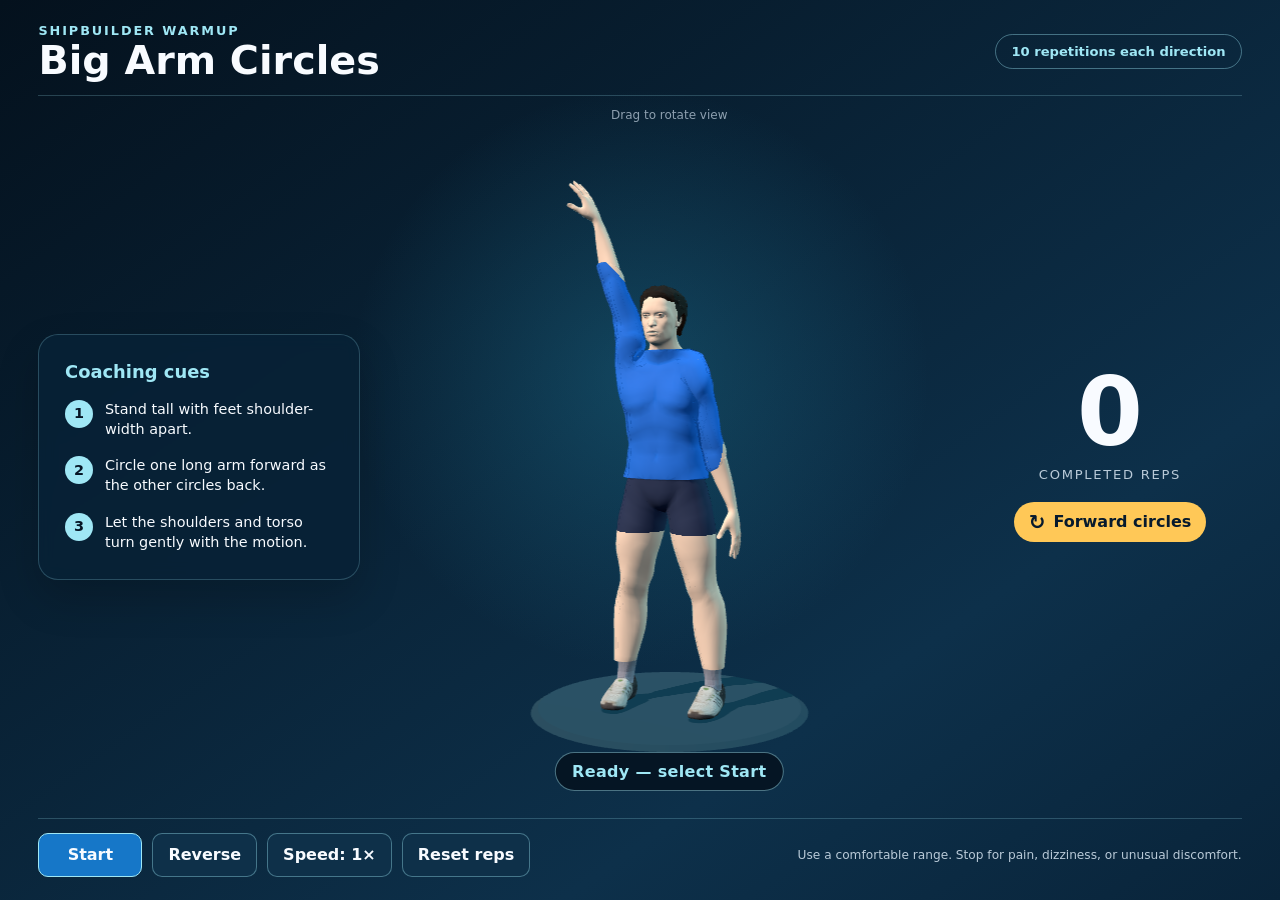
==== index.html @ bf888a34 "Publish Shipbuilder Warmup big arm circles POC" ====
<!doctype html>
<html lang="en">
<head>
  <meta charset="utf-8">
  <meta name="viewport" content="width=device-width, initial-scale=1, viewport-fit=cover">
  <meta name="theme-color" content="#061525">
  <title>Shipbuilder Warmup — Big Arm Circles</title>
  <style>
    :root {
      color-scheme: dark;
      font-family: "Segoe UI", system-ui, -apple-system, BlinkMacSystemFont, sans-serif;
      --navy-950: #04111d;
      --navy-900: #061b2d;
      --navy-800: #0a2941;
      --navy-700: #103a58;
      --cyan-300: #9fe7f5;
      --cyan-400: #50c4e7;
      --blue-500: #1677c8;
      --gold: #ffc857;
      --white: #f8fbff;
      --muted: #b9cad8;
      --panel: rgba(8, 34, 54, .87);
      --line: rgba(159, 231, 245, .22);
    }

    * { box-sizing: border-box; }
    html, body { width: 100%; min-width: 320px; min-height: 100%; margin: 0; }
    body {
      min-height: 100dvh;
      overflow: hidden;
      color: var(--white);
      background:
        radial-gradient(circle at 50% 42%, rgba(34, 130, 163, .36), transparent 35%),
        linear-gradient(145deg, var(--navy-950), #0d304a 72%, #09243a);
    }
    button { font: inherit; }

    .app {
      height: 100dvh;
      display: grid;
      grid-template-rows: auto minmax(0, 1fr) auto;
      padding: clamp(14px, 1.8vw, 28px) clamp(16px, 3vw, 48px);
    }

    header, footer {
      display: flex;
      align-items: center;
      justify-content: space-between;
      gap: 18px;
    }
    header { padding-bottom: 14px; border-bottom: 1px solid var(--line); }
    footer { padding-top: 14px; border-top: 1px solid var(--line); }
    .eyebrow {
      color: var(--cyan-300);
      font-weight: 750;
      font-size: clamp(.75rem, 1vw, .92rem);
      letter-spacing: .15em;
      text-transform: uppercase;
    }
    h1 { margin: 3px 0 0; font-size: clamp(1.9rem, 3.1vw, 3.5rem); line-height: 1; }
    .badge {
      flex: 0 0 auto;
      padding: 9px 15px;
      border: 1px solid rgba(159, 231, 245, .4);
      border-radius: 999px;
      color: var(--cyan-300);
      font-weight: 700;
      font-size: clamp(.82rem, 1vw, 1rem);
    }

    main {
      min-height: 0;
      display: grid;
      grid-template-columns: minmax(220px, .88fr) minmax(420px, 1.55fr) minmax(190px, .72fr);
      gap: clamp(14px, 2vw, 32px);
      align-items: center;
    }
    .panel {
      position: relative;
      z-index: 8;
      padding: clamp(18px, 2vw, 28px);
      border: 1px solid var(--line);
      border-radius: 20px;
      background: var(--panel);
      box-shadow: 0 18px 42px rgba(0, 0, 0, .18);
      backdrop-filter: blur(8px);
    }
    .panel h2 { margin: 0 0 18px; color: var(--cyan-300); font-size: clamp(1.1rem, 1.4vw, 1.45rem); }
    .cue { display: grid; grid-template-columns: 29px 1fr; gap: 11px; margin: 17px 0; font-size: clamp(.9rem, 1.12vw, 1.1rem); line-height: 1.38; }
    .cue:last-child { margin-bottom: 0; }
    .num { width: 28px; height: 28px; display: grid; place-items: center; border-radius: 50%; background: var(--cyan-300); color: #061525; font-weight: 850; }

    .stage {
      position: relative;
      min-width: 0;
      height: 100%;
      min-height: 420px;
      overflow: visible;
      isolation: isolate;
    }
    .three-stage { position: absolute; inset: 0; overflow: hidden; border-radius: 18px; }
    .three-stage canvas { width: 100%; height: 100%; display: block; touch-action: none; }
    .three-stage::after {
      content: "Drag to rotate view";
      position: absolute; top: 12px; left: 50%; transform: translateX(-50%);
      color: rgba(185, 202, 216, .75); font-size: .75rem; white-space: nowrap;
      pointer-events: none;
    }
    .render-error { margin: 30% auto 0; max-width: 340px; color: var(--gold); text-align: center; line-height: 1.5; }
    .ready-overlay {
      position: absolute;
      left: 50%; bottom: clamp(16px, 3vh, 38px);
      z-index: 9;
      transform: translateX(-50%);
      padding: 9px 16px;
      border: 1px solid rgba(159, 231, 245, .45);
      border-radius: 999px;
      background: rgba(4, 17, 29, .82);
      color: var(--cyan-300);
      font-weight: 700;
      letter-spacing: .02em;
      white-space: nowrap;
      transition: opacity .22s ease, transform .22s ease;
    }
    .has-started .ready-overlay { opacity: 0; transform: translate(-50%, 8px); }

    .rep { position: relative; z-index: 8; text-align: center; }
    .count { font-size: clamp(4.6rem, 7.4vw, 7rem); font-weight: 850; line-height: .85; font-variant-numeric: tabular-nums; }
    .label { margin-top: 14px; color: var(--muted); font-size: .82rem; letter-spacing: .13em; text-transform: uppercase; }
    .direction { display: inline-flex; align-items: center; gap: 8px; margin-top: 20px; padding: 10px 15px; border-radius: 999px; background: var(--gold); color: #071a2d; font-weight: 800; }
    .direction::before { content: "↻"; font-size: 1.25em; line-height: 1; }
    .reverse-mode .direction::before { content: "↺"; }

    .controls { display: flex; flex-wrap: wrap; gap: 10px; }
    button {
      min-height: 44px;
      padding: 9px 15px;
      border: 1px solid rgba(159, 231, 245, .38);
      border-radius: 10px;
      background: #0e3049;
      color: var(--white);
      font-weight: 700;
      cursor: pointer;
      transition: background .15s ease, border-color .15s ease, transform .15s ease;
    }
    button:hover { background: #164765; border-color: rgba(159, 231, 245, .72); }
    button:active { transform: translateY(1px); }
    button:focus-visible { outline: 3px solid var(--gold); outline-offset: 2px; }
    .primary { min-width: 104px; border-color: var(--cyan-300); background: var(--blue-500); }
    .primary:hover { background: #1d8ddd; }
    .safety { max-width: 540px; color: var(--muted); font-size: clamp(.76rem, .92vw, .88rem); line-height: 1.35; text-align: right; }
    .sr-only { position: absolute; width: 1px; height: 1px; padding: 0; margin: -1px; overflow: hidden; clip: rect(0,0,0,0); white-space: nowrap; border: 0; }

    @media (max-width: 1020px) {
      main { grid-template-columns: minmax(190px, .9fr) minmax(380px, 1.55fr); }
      .rep { position: absolute; right: clamp(18px, 3vw, 40px); top: 105px; }
      .count { font-size: clamp(3.8rem, 8vw, 5.2rem); }
      .direction { margin-top: 12px; }
      .safety { max-width: 340px; }
    }
    @media (max-width: 720px) {
      body { overflow: auto; }
      .app { min-height: 100dvh; height: auto; }
      header { align-items: flex-start; }
      .badge { max-width: 145px; text-align: center; }
      main { min-height: 590px; grid-template-columns: 1fr; }
      .panel { display: none; }
      .stage { min-height: 590px; }
      .rep { top: 102px; right: 18px; }
      footer { align-items: flex-start; flex-direction: column; }
      .controls { width: 100%; display: grid; grid-template-columns: repeat(2, minmax(0, 1fr)); }
      .safety { max-width: none; text-align: left; }
    }
    @media (max-height: 670px) and (min-width: 721px) {
      .app { padding-top: 10px; padding-bottom: 10px; }
      header { padding-bottom: 8px; }
      footer { padding-top: 8px; }
      .panel { padding: 16px; }
      .cue { margin: 10px 0; }
    }
    @media (prefers-reduced-motion: reduce) {
      button, .ready-overlay, .guide { transition: none; }
    }
  </style>
</head>
<body>
  <div class="app" id="app">
    <header>
      <div>
        <div class="eyebrow">Shipbuilder Warmup</div>
        <h1 id="exercise-title">Big Arm Circles</h1>
      </div>
      <div class="badge" id="rep-guidance">10 repetitions each direction</div>
    </header>

    <main>
      <section class="panel" aria-labelledby="coaching-title">
        <h2 id="coaching-title">Coaching cues</h2>
        <div id="cue-list"></div>
      </section>

      <section class="stage" id="stage" aria-label="Exercise demonstration">
        <div class="three-stage" id="three-stage" role="img" aria-label="Three-dimensional adult model demonstrating big arm circles"></div>
        <div class="ready-overlay" id="status">Ready — select Start</div>
      </section>

      <section class="rep" aria-label="Repetition status">
        <div class="count" id="count" aria-live="polite">0</div>
        <div class="label">Completed reps</div>
        <div class="direction" id="direction">Forward circles</div>
      </section>
    </main>

    <footer>
      <div class="controls" aria-label="Exercise controls">
        <button class="primary" id="toggle" type="button">Start</button>
        <button id="reverse" type="button">Reverse</button>
        <button id="speed" type="button">Speed: 1×</button>
        <button id="reset" type="button">Reset reps</button>
      </div>
      <div class="safety" id="safety-message">Use a comfortable range. Stop for pain, dizziness, or unusual discomfort.</div>
    </footer>
    <div class="sr-only" id="announcement" aria-live="polite"></div>
  </div>

  <script type="text/plain" id="retired-2d-controller">
    (() => {
      // Exercise-specific content and motion constants are kept together so a
      // later exercise can reuse the shell, controls, and timing controller.
      const exercise = {
        id: 'big-arm-circles',
        title: 'Big Arm Circles',
        repsPerDirection: 10,
        secondsPerRep: 4,
        speeds: [0.6, 1, 1.4],
        cues: [
          'Stand tall with feet shoulder-width apart.',
          'Keep arms long and shoulders relaxed.',
          'Use smooth, controlled circles through a comfortable range.'
        ],
        safety: 'Use a comfortable range. Stop for pain, dizziness, or unusual discomfort.'
      };

      const app = document.getElementById('app');
      const stage = document.getElementById('stage');
      const motionSpace = document.getElementById('motion-space');
      const leftArm = document.getElementById('left-arm');
      const rightArm = document.getElementById('right-arm');
      const torsoCore = document.getElementById('torso-core');
      const armSegments = {
        left: {
          upper: document.getElementById('left-upper'), forearm: document.getElementById('left-forearm'), hand: document.getElementById('left-hand'),
          shoulder: { x: 408, y: 466 }, outward: -1
        },
        right: {
          upper: document.getElementById('right-upper'), forearm: document.getElementById('right-forearm'), hand: document.getElementById('right-hand'),
          shoulder: { x: 592, y: 466 }, outward: 1
        }
      };

      // Paint the sleeve roots beneath the torso. This gives the upper body
      // a continuous silhouette; only forearms emerge from their cuffs.
      torsoCore.insertBefore(rightArm, torsoCore.firstChild);
      torsoCore.insertBefore(leftArm, torsoCore.firstChild);
      const count = document.getElementById('count');
      const directionLabel = document.getElementById('direction');
      const status = document.getElementById('status');
      const announcement = document.getElementById('announcement');
      const toggle = document.getElementById('toggle');
      const reverse = document.getElementById('reverse');
      const speed = document.getElementById('speed');
      const reset = document.getElementById('reset');

      const speeds = exercise.speeds;
      const baseSecondsPerRep = exercise.secondsPerRep;
      let speedIndex = 1;
      let started = false;
      let running = false;
      let direction = 1;
      let angle = 0;
      let distanceSinceRep = 0;
      let reps = 0;
      let lastTime = performance.now();

      document.getElementById('exercise-title').textContent = exercise.title;
      document.getElementById('rep-guidance').textContent = `${exercise.repsPerDirection} repetitions each direction`;
      document.getElementById('safety-message').textContent = exercise.safety;
      document.getElementById('cue-list').innerHTML = exercise.cues.map((cue, index) =>
        `<div class="cue"><span class="num">${index + 1}</span><span>${cue}</span></div>`
      ).join('');

      function resizeModel() {
        const rect = stage.getBoundingClientRect();
        const scale = Math.min(rect.height / 1400, rect.width / 1000, 0.52);
        motionSpace.style.setProperty('--model-scale', Math.max(scale, 0.18).toFixed(4));
      }

      function setPose() {
        const normalized = ((angle % 360) + 360) % 360;
        const phase = normalized * Math.PI / 180;
        const leftCircle = 62 * Math.sin(phase);
        const rightCircle = 62 * Math.sin(phase + Math.PI);
        const torsoRoll = 4.4 * Math.sin(phase);
        const torsoShift = 12 * Math.sin(phase);

        // The body and both shoulders are one hierarchy. Arms rotate around
        // their actual shoulder centres while the torso gently shifts and
        // rolls with the alternating freestyle rhythm from the reference.
        torsoCore.setAttribute('transform', `translate(${torsoShift} 0) rotate(${torsoRoll} 500 790)`);
        // Each arm is drawn from its shoulder through its elbow to its hand.
        // This endpoint model cannot shift a limb independently of its joint.
        const drawArm = (arm, sweep) => {
          const radians = sweep * Math.PI / 180;
          const shoulder = arm.shoulder;
          const elbow = {
            x: shoulder.x + (arm.outward * 145 * Math.cos(radians)),
            y: shoulder.y - (145 * Math.sin(radians))
          };
          const hand = {
            x: shoulder.x + (arm.outward * 305 * Math.cos(radians)),
            y: shoulder.y - (305 * Math.sin(radians))
          };
          const line = (element, start, end) => {
            element.setAttribute('x1', start.x); element.setAttribute('y1', start.y);
            element.setAttribute('x2', end.x); element.setAttribute('y2', end.y);
          };
          line(arm.upper, shoulder, elbow);
          line(arm.forearm, elbow, hand);
          arm.hand.setAttribute('cx', hand.x); arm.hand.setAttribute('cy', hand.y);
        };
        drawArm(armSegments.left, leftCircle);
        drawArm(armSegments.right, rightCircle);

        const leftBehind = Math.cos(phase) < 0;
        const rightBehind = !leftBehind;
        leftArm.classList.toggle('behind', leftBehind);
        rightArm.classList.toggle('behind', rightBehind);
      }

      function renderTime(now) {
        const delta = Math.min((now - lastTime) / 1000, 0.08);
        lastTime = now;
        if (running) {
          const degreesPerSecond = 360 / (baseSecondsPerRep / speeds[speedIndex]);
          const travel = degreesPerSecond * delta;
          angle += travel * direction;
          distanceSinceRep += travel;
          while (distanceSinceRep >= 360) {
            distanceSinceRep -= 360;
            reps += 1;
            count.textContent = reps;
            announcement.textContent = `Repetition ${reps} complete`;
          }
          setPose();
        }
        requestAnimationFrame(renderTime);
      }

      function setRunning(next) {
        if (!started) {
          started = true;
          app.classList.add('has-started');
        }
        running = next;
        toggle.textContent = running ? 'Pause' : 'Resume';
        status.textContent = running ? 'Exercise in progress' : 'Paused';
        announcement.textContent = running ? 'Exercise started' : 'Exercise paused';
      }

      toggle.addEventListener('click', () => setRunning(!running));
      reverse.addEventListener('click', () => {
        direction *= -1;
        distanceSinceRep = 0;
        const isForward = direction === 1;
        app.classList.toggle('reverse-mode', !isForward);
        directionLabel.textContent = isForward ? 'Forward circles' : 'Backward circles';
        announcement.textContent = isForward ? 'Forward direction selected' : 'Reverse direction selected';
      });
      speed.addEventListener('click', () => {
        speedIndex = (speedIndex + 1) % speeds.length;
        speed.textContent = `Speed: ${speeds[speedIndex]}×`;
        announcement.textContent = `Speed ${speeds[speedIndex]} times`;
      });
      reset.addEventListener('click', () => {
        reps = 0;
        distanceSinceRep = 0;
        count.textContent = '0';
        announcement.textContent = 'Repetition count reset';
      });

      document.addEventListener('keydown', (event) => {
        if (event.code === 'Space') { event.preventDefault(); toggle.click(); }
        else if (event.key.toLowerCase() === 'r') reverse.click();
        else if (event.key.toLowerCase() === 'f') document.documentElement.requestFullscreen?.();
      });
      window.addEventListener('resize', resizeModel);
      new ResizeObserver(resizeModel).observe(stage);
      resizeModel();
      setPose();
      requestAnimationFrame(renderTime);

      // Minimal diagnostic surface used by the POC's browser verification.
      // Upper-arm start points share the torso transform with their shoulder
      // anchors. This reports the actual endpoint error in model coordinates.
      window.__warmupPOC = {
        exercise,
        state: () => ({ started, running, direction, speed: speeds[speedIndex], reps, angle, distanceSinceRep }),
        setAngle: value => { angle = Number(value) || 0; setPose(); },
        connectionCheck: () => ({
          connected: [armSegments.left, armSegments.right].every(arm =>
            Math.abs(Number(arm.upper.getAttribute('x1')) - arm.shoulder.x) < .001 &&
            Math.abs(Number(arm.upper.getAttribute('y1')) - arm.shoulder.y) < .001
          ),
          maxShoulderGapPx: Math.max(...[armSegments.left, armSegments.right].map(arm => Math.hypot(
            Number(arm.upper.getAttribute('x1')) - arm.shoulder.x,
            Number(arm.upper.getAttribute('y1')) - arm.shoulder.y
          ))),
          torsoMovesWithArms: true,
          shoulderAnchors: ['left-arm → left shoulder', 'right-arm → right shoulder']
        })
      };
    })();
  </script>
  <script type="module" src="app.js"></script>
</body>
</html>
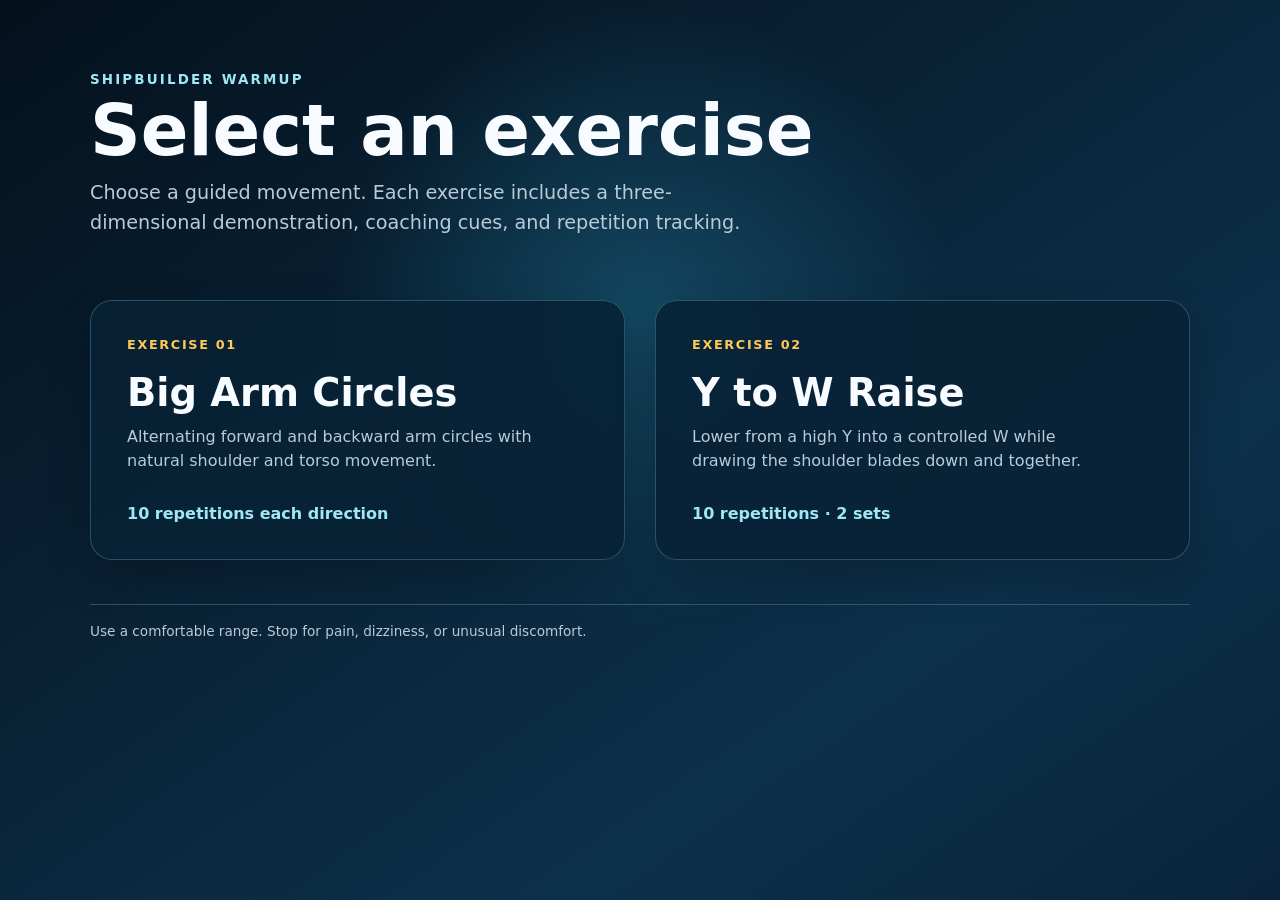
==== commit 80d394ed: "Add Y to W raise and exercise selection" ====
--- a/index.html
+++ b/index.html
@@ -4,423 +4,82 @@
   <meta charset="utf-8">
   <meta name="viewport" content="width=device-width, initial-scale=1, viewport-fit=cover">
   <meta name="theme-color" content="#061525">
-  <title>Shipbuilder Warmup — Big Arm Circles</title>
+  <title>Shipbuilder Warmup — Exercise Selection</title>
   <style>
     :root {
       color-scheme: dark;
       font-family: "Segoe UI", system-ui, -apple-system, BlinkMacSystemFont, sans-serif;
       --navy-950: #04111d;
-      --navy-900: #061b2d;
       --navy-800: #0a2941;
-      --navy-700: #103a58;
       --cyan-300: #9fe7f5;
-      --cyan-400: #50c4e7;
-      --blue-500: #1677c8;
       --gold: #ffc857;
       --white: #f8fbff;
       --muted: #b9cad8;
-      --panel: rgba(8, 34, 54, .87);
-      --line: rgba(159, 231, 245, .22);
+      --line: rgba(159, 231, 245, .24);
     }
-
     * { box-sizing: border-box; }
-    html, body { width: 100%; min-width: 320px; min-height: 100%; margin: 0; }
+    html, body { min-width: 320px; min-height: 100%; margin: 0; }
     body {
       min-height: 100dvh;
-      overflow: hidden;
       color: var(--white);
       background:
-        radial-gradient(circle at 50% 42%, rgba(34, 130, 163, .36), transparent 35%),
+        radial-gradient(circle at 50% 35%, rgba(34, 130, 163, .38), transparent 36%),
         linear-gradient(145deg, var(--navy-950), #0d304a 72%, #09243a);
     }
-    button { font: inherit; }
-
-    .app {
-      height: 100dvh;
-      display: grid;
-      grid-template-rows: auto minmax(0, 1fr) auto;
-      padding: clamp(14px, 1.8vw, 28px) clamp(16px, 3vw, 48px);
+    .home { width: min(1100px, calc(100% - 36px)); margin: 0 auto; padding: clamp(38px, 8vh, 88px) 0 42px; }
+    .eyebrow { color: var(--cyan-300); font-size: .84rem; font-weight: 800; letter-spacing: .16em; text-transform: uppercase; }
+    h1 { max-width: 760px; margin: 10px 0 12px; font-size: clamp(2.3rem, 5.5vw, 5rem); line-height: .98; }
+    .intro { max-width: 660px; margin: 0; color: var(--muted); font-size: clamp(1rem, 1.5vw, 1.2rem); line-height: 1.55; }
+    .exercises { display: grid; grid-template-columns: repeat(2, minmax(0, 1fr)); gap: clamp(18px, 3vw, 30px); margin-top: clamp(38px, 7vh, 72px); }
+    .exercise {
+      min-height: 260px;
+      display: flex;
+      flex-direction: column;
+      padding: clamp(24px, 3vw, 36px);
+      border: 1px solid var(--line);
+      border-radius: 22px;
+      background: rgba(8, 34, 54, .9);
+      color: var(--white);
+      text-decoration: none;
+      box-shadow: 0 20px 46px rgba(0, 0, 0, .2);
+      transition: transform .18s ease, border-color .18s ease, background .18s ease;
     }
-
-    header, footer {
-      display: flex;
-      align-items: center;
-      justify-content: space-between;
-      gap: 18px;
+    .exercise:hover { transform: translateY(-4px); border-color: rgba(159, 231, 245, .72); background: rgba(13, 53, 80, .95); }
+    .exercise:focus-visible { outline: 3px solid var(--gold); outline-offset: 4px; }
+    .number { color: var(--gold); font-size: .8rem; font-weight: 850; letter-spacing: .13em; text-transform: uppercase; }
+    h2 { margin: 18px 0 10px; font-size: clamp(1.65rem, 3vw, 2.45rem); }
+    .exercise p { max-width: 430px; margin: 0; color: var(--muted); line-height: 1.5; }
+    .meta { margin-top: auto; padding-top: 28px; color: var(--cyan-300); font-weight: 750; }
+    footer { margin-top: 44px; padding-top: 18px; border-top: 1px solid var(--line); color: var(--muted); font-size: .85rem; }
+    @media (max-width: 700px) {
+      .exercises { grid-template-columns: 1fr; }
+      .exercise { min-height: 220px; }
     }
-    header { padding-bottom: 14px; border-bottom: 1px solid var(--line); }
-    footer { padding-top: 14px; border-top: 1px solid var(--line); }
-    .eyebrow {
-      color: var(--cyan-300);
-      font-weight: 750;
-      font-size: clamp(.75rem, 1vw, .92rem);
-      letter-spacing: .15em;
-      text-transform: uppercase;
-    }
-    h1 { margin: 3px 0 0; font-size: clamp(1.9rem, 3.1vw, 3.5rem); line-height: 1; }
-    .badge {
-      flex: 0 0 auto;
-      padding: 9px 15px;
-      border: 1px solid rgba(159, 231, 245, .4);
-      border-radius: 999px;
-      color: var(--cyan-300);
-      font-weight: 700;
-      font-size: clamp(.82rem, 1vw, 1rem);
-    }
-
-    main {
-      min-height: 0;
-      display: grid;
-      grid-template-columns: minmax(220px, .88fr) minmax(420px, 1.55fr) minmax(190px, .72fr);
-      gap: clamp(14px, 2vw, 32px);
-      align-items: center;
-    }
-    .panel {
-      position: relative;
-      z-index: 8;
-      padding: clamp(18px, 2vw, 28px);
-      border: 1px solid var(--line);
-      border-radius: 20px;
-      background: var(--panel);
-      box-shadow: 0 18px 42px rgba(0, 0, 0, .18);
-      backdrop-filter: blur(8px);
-    }
-    .panel h2 { margin: 0 0 18px; color: var(--cyan-300); font-size: clamp(1.1rem, 1.4vw, 1.45rem); }
-    .cue { display: grid; grid-template-columns: 29px 1fr; gap: 11px; margin: 17px 0; font-size: clamp(.9rem, 1.12vw, 1.1rem); line-height: 1.38; }
-    .cue:last-child { margin-bottom: 0; }
-    .num { width: 28px; height: 28px; display: grid; place-items: center; border-radius: 50%; background: var(--cyan-300); color: #061525; font-weight: 850; }
-
-    .stage {
-      position: relative;
-      min-width: 0;
-      height: 100%;
-      min-height: 420px;
-      overflow: visible;
-      isolation: isolate;
-    }
-    .three-stage { position: absolute; inset: 0; overflow: hidden; border-radius: 18px; }
-    .three-stage canvas { width: 100%; height: 100%; display: block; touch-action: none; }
-    .three-stage::after {
-      content: "Drag to rotate view";
-      position: absolute; top: 12px; left: 50%; transform: translateX(-50%);
-      color: rgba(185, 202, 216, .75); font-size: .75rem; white-space: nowrap;
-      pointer-events: none;
-    }
-    .render-error { margin: 30% auto 0; max-width: 340px; color: var(--gold); text-align: center; line-height: 1.5; }
-    .ready-overlay {
-      position: absolute;
-      left: 50%; bottom: clamp(16px, 3vh, 38px);
-      z-index: 9;
-      transform: translateX(-50%);
-      padding: 9px 16px;
-      border: 1px solid rgba(159, 231, 245, .45);
-      border-radius: 999px;
-      background: rgba(4, 17, 29, .82);
-      color: var(--cyan-300);
-      font-weight: 700;
-      letter-spacing: .02em;
-      white-space: nowrap;
-      transition: opacity .22s ease, transform .22s ease;
-    }
-    .has-started .ready-overlay { opacity: 0; transform: translate(-50%, 8px); }
-
-    .rep { position: relative; z-index: 8; text-align: center; }
-    .count { font-size: clamp(4.6rem, 7.4vw, 7rem); font-weight: 850; line-height: .85; font-variant-numeric: tabular-nums; }
-    .label { margin-top: 14px; color: var(--muted); font-size: .82rem; letter-spacing: .13em; text-transform: uppercase; }
-    .direction { display: inline-flex; align-items: center; gap: 8px; margin-top: 20px; padding: 10px 15px; border-radius: 999px; background: var(--gold); color: #071a2d; font-weight: 800; }
-    .direction::before { content: "↻"; font-size: 1.25em; line-height: 1; }
-    .reverse-mode .direction::before { content: "↺"; }
-
-    .controls { display: flex; flex-wrap: wrap; gap: 10px; }
-    button {
-      min-height: 44px;
-      padding: 9px 15px;
-      border: 1px solid rgba(159, 231, 245, .38);
-      border-radius: 10px;
-      background: #0e3049;
-      color: var(--white);
-      font-weight: 700;
-      cursor: pointer;
-      transition: background .15s ease, border-color .15s ease, transform .15s ease;
-    }
-    button:hover { background: #164765; border-color: rgba(159, 231, 245, .72); }
-    button:active { transform: translateY(1px); }
-    button:focus-visible { outline: 3px solid var(--gold); outline-offset: 2px; }
-    .primary { min-width: 104px; border-color: var(--cyan-300); background: var(--blue-500); }
-    .primary:hover { background: #1d8ddd; }
-    .safety { max-width: 540px; color: var(--muted); font-size: clamp(.76rem, .92vw, .88rem); line-height: 1.35; text-align: right; }
-    .sr-only { position: absolute; width: 1px; height: 1px; padding: 0; margin: -1px; overflow: hidden; clip: rect(0,0,0,0); white-space: nowrap; border: 0; }
-
-    @media (max-width: 1020px) {
-      main { grid-template-columns: minmax(190px, .9fr) minmax(380px, 1.55fr); }
-      .rep { position: absolute; right: clamp(18px, 3vw, 40px); top: 105px; }
-      .count { font-size: clamp(3.8rem, 8vw, 5.2rem); }
-      .direction { margin-top: 12px; }
-      .safety { max-width: 340px; }
-    }
-    @media (max-width: 720px) {
-      body { overflow: auto; }
-      .app { min-height: 100dvh; height: auto; }
-      header { align-items: flex-start; }
-      .badge { max-width: 145px; text-align: center; }
-      main { min-height: 590px; grid-template-columns: 1fr; }
-      .panel { display: none; }
-      .stage { min-height: 590px; }
-      .rep { top: 102px; right: 18px; }
-      footer { align-items: flex-start; flex-direction: column; }
-      .controls { width: 100%; display: grid; grid-template-columns: repeat(2, minmax(0, 1fr)); }
-      .safety { max-width: none; text-align: left; }
-    }
-    @media (max-height: 670px) and (min-width: 721px) {
-      .app { padding-top: 10px; padding-bottom: 10px; }
-      header { padding-bottom: 8px; }
-      footer { padding-top: 8px; }
-      .panel { padding: 16px; }
-      .cue { margin: 10px 0; }
-    }
-    @media (prefers-reduced-motion: reduce) {
-      button, .ready-overlay, .guide { transition: none; }
-    }
+    @media (prefers-reduced-motion: reduce) { .exercise { transition: none; } }
   </style>
 </head>
 <body>
-  <div class="app" id="app">
-    <header>
-      <div>
-        <div class="eyebrow">Shipbuilder Warmup</div>
-        <h1 id="exercise-title">Big Arm Circles</h1>
-      </div>
-      <div class="badge" id="rep-guidance">10 repetitions each direction</div>
-    </header>
+  <main class="home">
+    <div class="eyebrow">Shipbuilder Warmup</div>
+    <h1>Select an exercise</h1>
+    <p class="intro">Choose a guided movement. Each exercise includes a three-dimensional demonstration, coaching cues, and repetition tracking.</p>
 
-    <main>
-      <section class="panel" aria-labelledby="coaching-title">
-        <h2 id="coaching-title">Coaching cues</h2>
-        <div id="cue-list"></div>
-      </section>
+    <section class="exercises" aria-label="Available exercises">
+      <a class="exercise" href="big-arm-circles.html">
+        <span class="number">Exercise 01</span>
+        <h2>Big Arm Circles</h2>
+        <p>Alternating forward and backward arm circles with natural shoulder and torso movement.</p>
+        <span class="meta">10 repetitions each direction</span>
+      </a>
+      <a class="exercise" href="y-to-w-raise.html">
+        <span class="number">Exercise 02</span>
+        <h2>Y to W Raise</h2>
+        <p>Lower from a high Y into a controlled W while drawing the shoulder blades down and together.</p>
+        <span class="meta">10 repetitions · 2 sets</span>
+      </a>
+    </section>
 
-      <section class="stage" id="stage" aria-label="Exercise demonstration">
-        <div class="three-stage" id="three-stage" role="img" aria-label="Three-dimensional adult model demonstrating big arm circles"></div>
-        <div class="ready-overlay" id="status">Ready — select Start</div>
-      </section>
-
-      <section class="rep" aria-label="Repetition status">
-        <div class="count" id="count" aria-live="polite">0</div>
-        <div class="label">Completed reps</div>
-        <div class="direction" id="direction">Forward circles</div>
-      </section>
-    </main>
-
-    <footer>
-      <div class="controls" aria-label="Exercise controls">
-        <button class="primary" id="toggle" type="button">Start</button>
-        <button id="reverse" type="button">Reverse</button>
-        <button id="speed" type="button">Speed: 1×</button>
-        <button id="reset" type="button">Reset reps</button>
-      </div>
-      <div class="safety" id="safety-message">Use a comfortable range. Stop for pain, dizziness, or unusual discomfort.</div>
-    </footer>
-    <div class="sr-only" id="announcement" aria-live="polite"></div>
-  </div>
-
-  <script type="text/plain" id="retired-2d-controller">
-    (() => {
-      // Exercise-specific content and motion constants are kept together so a
-      // later exercise can reuse the shell, controls, and timing controller.
-      const exercise = {
-        id: 'big-arm-circles',
-        title: 'Big Arm Circles',
-        repsPerDirection: 10,
-        secondsPerRep: 4,
-        speeds: [0.6, 1, 1.4],
-        cues: [
-          'Stand tall with feet shoulder-width apart.',
-          'Keep arms long and shoulders relaxed.',
-          'Use smooth, controlled circles through a comfortable range.'
-        ],
-        safety: 'Use a comfortable range. Stop for pain, dizziness, or unusual discomfort.'
-      };
-
-      const app = document.getElementById('app');
-      const stage = document.getElementById('stage');
-      const motionSpace = document.getElementById('motion-space');
-      const leftArm = document.getElementById('left-arm');
-      const rightArm = document.getElementById('right-arm');
-      const torsoCore = document.getElementById('torso-core');
-      const armSegments = {
-        left: {
-          upper: document.getElementById('left-upper'), forearm: document.getElementById('left-forearm'), hand: document.getElementById('left-hand'),
-          shoulder: { x: 408, y: 466 }, outward: -1
-        },
-        right: {
-          upper: document.getElementById('right-upper'), forearm: document.getElementById('right-forearm'), hand: document.getElementById('right-hand'),
-          shoulder: { x: 592, y: 466 }, outward: 1
-        }
-      };
-
-      // Paint the sleeve roots beneath the torso. This gives the upper body
-      // a continuous silhouette; only forearms emerge from their cuffs.
-      torsoCore.insertBefore(rightArm, torsoCore.firstChild);
-      torsoCore.insertBefore(leftArm, torsoCore.firstChild);
-      const count = document.getElementById('count');
-      const directionLabel = document.getElementById('direction');
-      const status = document.getElementById('status');
-      const announcement = document.getElementById('announcement');
-      const toggle = document.getElementById('toggle');
-      const reverse = document.getElementById('reverse');
-      const speed = document.getElementById('speed');
-      const reset = document.getElementById('reset');
-
-      const speeds = exercise.speeds;
-      const baseSecondsPerRep = exercise.secondsPerRep;
-      let speedIndex = 1;
-      let started = false;
-      let running = false;
-      let direction = 1;
-      let angle = 0;
-      let distanceSinceRep = 0;
-      let reps = 0;
-      let lastTime = performance.now();
-
-      document.getElementById('exercise-title').textContent = exercise.title;
-      document.getElementById('rep-guidance').textContent = `${exercise.repsPerDirection} repetitions each direction`;
-      document.getElementById('safety-message').textContent = exercise.safety;
-      document.getElementById('cue-list').innerHTML = exercise.cues.map((cue, index) =>
-        `<div class="cue"><span class="num">${index + 1}</span><span>${cue}</span></div>`
-      ).join('');
-
-      function resizeModel() {
-        const rect = stage.getBoundingClientRect();
-        const scale = Math.min(rect.height / 1400, rect.width / 1000, 0.52);
-        motionSpace.style.setProperty('--model-scale', Math.max(scale, 0.18).toFixed(4));
-      }
-
-      function setPose() {
-        const normalized = ((angle % 360) + 360) % 360;
-        const phase = normalized * Math.PI / 180;
-        const leftCircle = 62 * Math.sin(phase);
-        const rightCircle = 62 * Math.sin(phase + Math.PI);
-        const torsoRoll = 4.4 * Math.sin(phase);
-        const torsoShift = 12 * Math.sin(phase);
-
-        // The body and both shoulders are one hierarchy. Arms rotate around
-        // their actual shoulder centres while the torso gently shifts and
-        // rolls with the alternating freestyle rhythm from the reference.
-        torsoCore.setAttribute('transform', `translate(${torsoShift} 0) rotate(${torsoRoll} 500 790)`);
-        // Each arm is drawn from its shoulder through its elbow to its hand.
-        // This endpoint model cannot shift a limb independently of its joint.
-        const drawArm = (arm, sweep) => {
-          const radians = sweep * Math.PI / 180;
-          const shoulder = arm.shoulder;
-          const elbow = {
-            x: shoulder.x + (arm.outward * 145 * Math.cos(radians)),
-            y: shoulder.y - (145 * Math.sin(radians))
-          };
-          const hand = {
-            x: shoulder.x + (arm.outward * 305 * Math.cos(radians)),
-            y: shoulder.y - (305 * Math.sin(radians))
-          };
-          const line = (element, start, end) => {
-            element.setAttribute('x1', start.x); element.setAttribute('y1', start.y);
-            element.setAttribute('x2', end.x); element.setAttribute('y2', end.y);
-          };
-          line(arm.upper, shoulder, elbow);
-          line(arm.forearm, elbow, hand);
-          arm.hand.setAttribute('cx', hand.x); arm.hand.setAttribute('cy', hand.y);
-        };
-        drawArm(armSegments.left, leftCircle);
-        drawArm(armSegments.right, rightCircle);
-
-        const leftBehind = Math.cos(phase) < 0;
-        const rightBehind = !leftBehind;
-        leftArm.classList.toggle('behind', leftBehind);
-        rightArm.classList.toggle('behind', rightBehind);
-      }
-
-      function renderTime(now) {
-        const delta = Math.min((now - lastTime) / 1000, 0.08);
-        lastTime = now;
-        if (running) {
-          const degreesPerSecond = 360 / (baseSecondsPerRep / speeds[speedIndex]);
-          const travel = degreesPerSecond * delta;
-          angle += travel * direction;
-          distanceSinceRep += travel;
-          while (distanceSinceRep >= 360) {
-            distanceSinceRep -= 360;
-            reps += 1;
-            count.textContent = reps;
-            announcement.textContent = `Repetition ${reps} complete`;
-          }
-          setPose();
-        }
-        requestAnimationFrame(renderTime);
-      }
-
-      function setRunning(next) {
-        if (!started) {
-          started = true;
-          app.classList.add('has-started');
-        }
-        running = next;
-        toggle.textContent = running ? 'Pause' : 'Resume';
-        status.textContent = running ? 'Exercise in progress' : 'Paused';
-        announcement.textContent = running ? 'Exercise started' : 'Exercise paused';
-      }
-
-      toggle.addEventListener('click', () => setRunning(!running));
-      reverse.addEventListener('click', () => {
-        direction *= -1;
-        distanceSinceRep = 0;
-        const isForward = direction === 1;
-        app.classList.toggle('reverse-mode', !isForward);
-        directionLabel.textContent = isForward ? 'Forward circles' : 'Backward circles';
-        announcement.textContent = isForward ? 'Forward direction selected' : 'Reverse direction selected';
-      });
-      speed.addEventListener('click', () => {
-        speedIndex = (speedIndex + 1) % speeds.length;
-        speed.textContent = `Speed: ${speeds[speedIndex]}×`;
-        announcement.textContent = `Speed ${speeds[speedIndex]} times`;
-      });
-      reset.addEventListener('click', () => {
-        reps = 0;
-        distanceSinceRep = 0;
-        count.textContent = '0';
-        announcement.textContent = 'Repetition count reset';
-      });
-
-      document.addEventListener('keydown', (event) => {
-        if (event.code === 'Space') { event.preventDefault(); toggle.click(); }
-        else if (event.key.toLowerCase() === 'r') reverse.click();
-        else if (event.key.toLowerCase() === 'f') document.documentElement.requestFullscreen?.();
-      });
-      window.addEventListener('resize', resizeModel);
-      new ResizeObserver(resizeModel).observe(stage);
-      resizeModel();
-      setPose();
-      requestAnimationFrame(renderTime);
-
-      // Minimal diagnostic surface used by the POC's browser verification.
-      // Upper-arm start points share the torso transform with their shoulder
-      // anchors. This reports the actual endpoint error in model coordinates.
-      window.__warmupPOC = {
-        exercise,
-        state: () => ({ started, running, direction, speed: speeds[speedIndex], reps, angle, distanceSinceRep }),
-        setAngle: value => { angle = Number(value) || 0; setPose(); },
-        connectionCheck: () => ({
-          connected: [armSegments.left, armSegments.right].every(arm =>
-            Math.abs(Number(arm.upper.getAttribute('x1')) - arm.shoulder.x) < .001 &&
-            Math.abs(Number(arm.upper.getAttribute('y1')) - arm.shoulder.y) < .001
-          ),
-          maxShoulderGapPx: Math.max(...[armSegments.left, armSegments.right].map(arm => Math.hypot(
-            Number(arm.upper.getAttribute('x1')) - arm.shoulder.x,
-            Number(arm.upper.getAttribute('y1')) - arm.shoulder.y
-          ))),
-          torsoMovesWithArms: true,
-          shoulderAnchors: ['left-arm → left shoulder', 'right-arm → right shoulder']
-        })
-      };
-    })();
-  </script>
-  <script type="module" src="app.js"></script>
+    <footer>Use a comfortable range. Stop for pain, dizziness, or unusual discomfort.</footer>
+  </main>
 </body>
 </html>
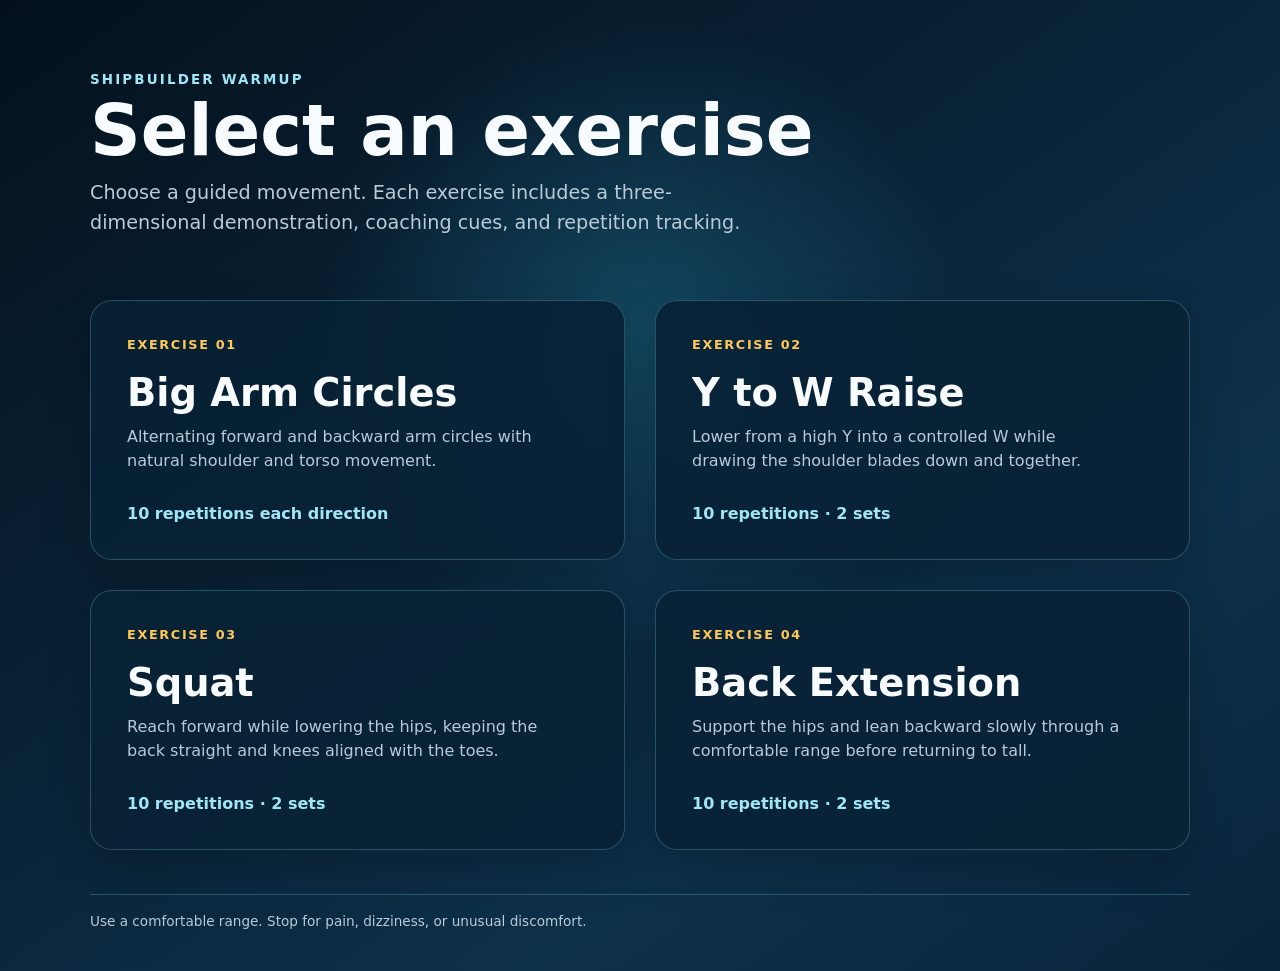
==== commit 3ce58b49: "Add squat and back extension exercises" ====
--- a/index.html
+++ b/index.html
@@ -77,6 +77,18 @@
         <p>Lower from a high Y into a controlled W while drawing the shoulder blades down and together.</p>
         <span class="meta">10 repetitions · 2 sets</span>
       </a>
+      <a class="exercise" href="squat.html">
+        <span class="number">Exercise 03</span>
+        <h2>Squat</h2>
+        <p>Reach forward while lowering the hips, keeping the back straight and knees aligned with the toes.</p>
+        <span class="meta">10 repetitions · 2 sets</span>
+      </a>
+      <a class="exercise" href="back-extension.html">
+        <span class="number">Exercise 04</span>
+        <h2>Back Extension</h2>
+        <p>Support the hips and lean backward slowly through a comfortable range before returning to tall.</p>
+        <span class="meta">10 repetitions · 2 sets</span>
+      </a>
     </section>
 
     <footer>Use a comfortable range. Stop for pain, dizziness, or unusual discomfort.</footer>
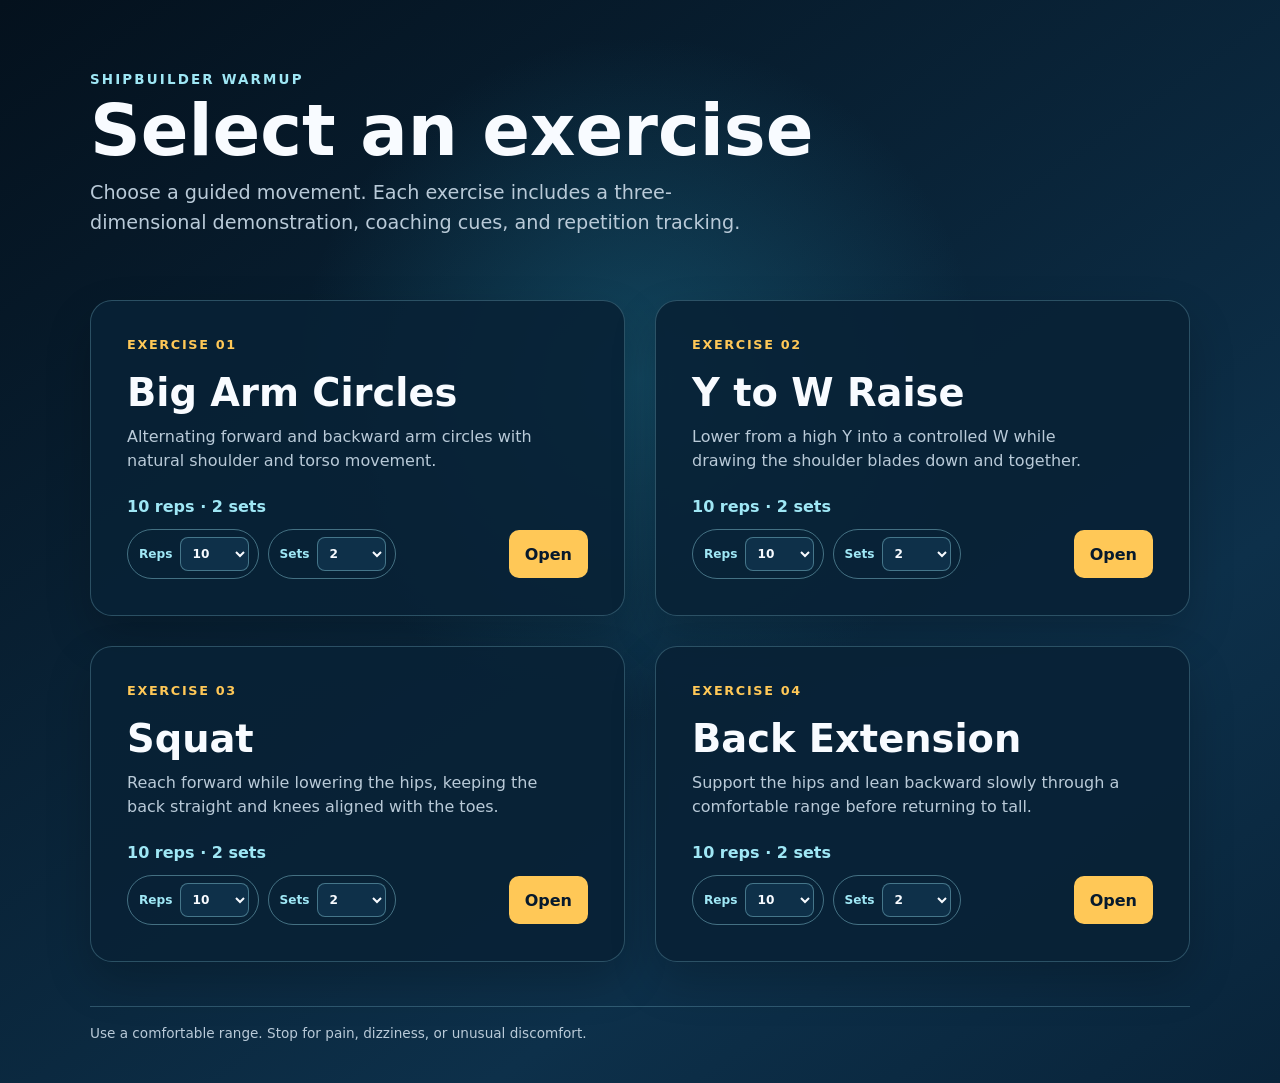
==== commit 0a675234: "Add persistent exercise targets and automatic completion" ====
--- a/index.html
+++ b/index.html
@@ -5,6 +5,7 @@
   <meta name="viewport" content="width=device-width, initial-scale=1, viewport-fit=cover">
   <meta name="theme-color" content="#061525">
   <title>Shipbuilder Warmup — Exercise Selection</title>
+  <link rel="stylesheet" href="exercise-settings.css?v=1">
   <style>
     :root {
       color-scheme: dark;
@@ -39,17 +40,24 @@
       border: 1px solid var(--line);
       border-radius: 22px;
       background: rgba(8, 34, 54, .9);
-      color: var(--white);
-      text-decoration: none;
       box-shadow: 0 20px 46px rgba(0, 0, 0, .2);
       transition: transform .18s ease, border-color .18s ease, background .18s ease;
     }
     .exercise:hover { transform: translateY(-4px); border-color: rgba(159, 231, 245, .72); background: rgba(13, 53, 80, .95); }
-    .exercise:focus-visible { outline: 3px solid var(--gold); outline-offset: 4px; }
+    .exercise-title { color: var(--white); text-decoration: none; }
+    .exercise-title:hover { color: var(--cyan-300); }
+    .exercise-title:focus-visible, .open-button:focus-visible { outline: 3px solid var(--gold); outline-offset: 4px; }
     .number { color: var(--gold); font-size: .8rem; font-weight: 850; letter-spacing: .13em; text-transform: uppercase; }
     h2 { margin: 18px 0 10px; font-size: clamp(1.65rem, 3vw, 2.45rem); }
     .exercise p { max-width: 430px; margin: 0; color: var(--muted); line-height: 1.5; }
-    .meta { margin-top: auto; padding-top: 28px; color: var(--cyan-300); font-weight: 750; }
+    .meta { margin-top: auto; padding-top: 24px; color: var(--cyan-300); font-weight: 750; }
+    .card-settings { display: flex; flex-wrap: wrap; align-items: center; gap: 9px; margin-top: 13px; }
+    .open-button {
+      display: inline-flex; align-items: center; justify-content: center; min-height: 48px;
+      margin-left: auto; padding: 8px 16px; border-radius: 10px; background: var(--gold);
+      color: #071a2d; font-weight: 850; text-decoration: none;
+    }
+    .open-button:hover { background: #ffd77b; }
     footer { margin-top: 44px; padding-top: 18px; border-top: 1px solid var(--line); color: var(--muted); font-size: .85rem; }
     @media (max-width: 700px) {
       .exercises { grid-template-columns: 1fr; }
@@ -65,33 +73,54 @@
     <p class="intro">Choose a guided movement. Each exercise includes a three-dimensional demonstration, coaching cues, and repetition tracking.</p>
 
     <section class="exercises" aria-label="Available exercises">
-      <a class="exercise" href="big-arm-circles.html">
+      <article class="exercise" data-exercise-id="big-arm-circles">
         <span class="number">Exercise 01</span>
-        <h2>Big Arm Circles</h2>
+        <h2><a class="exercise-title" href="big-arm-circles.html">Big Arm Circles</a></h2>
         <p>Alternating forward and backward arm circles with natural shoulder and torso movement.</p>
-        <span class="meta">10 repetitions each direction</span>
-      </a>
-      <a class="exercise" href="y-to-w-raise.html">
+        <span class="meta" data-target-summary>10 reps · 2 sets</span>
+        <div class="card-settings" aria-label="Big Arm Circles targets">
+          <label class="setting-field">Reps <select data-setting="reps" aria-label="Big Arm Circles target repetitions"></select></label>
+          <label class="setting-field">Sets <select data-setting="sets" aria-label="Big Arm Circles target sets"></select></label>
+          <a class="open-button" href="big-arm-circles.html">Open</a>
+        </div>
+      </article>
+      <article class="exercise" data-exercise-id="y-to-w-raise">
         <span class="number">Exercise 02</span>
-        <h2>Y to W Raise</h2>
+        <h2><a class="exercise-title" href="y-to-w-raise.html">Y to W Raise</a></h2>
         <p>Lower from a high Y into a controlled W while drawing the shoulder blades down and together.</p>
-        <span class="meta">10 repetitions · 2 sets</span>
-      </a>
-      <a class="exercise" href="squat.html">
+        <span class="meta" data-target-summary>10 reps · 2 sets</span>
+        <div class="card-settings" aria-label="Y to W Raise targets">
+          <label class="setting-field">Reps <select data-setting="reps" aria-label="Y to W Raise target repetitions"></select></label>
+          <label class="setting-field">Sets <select data-setting="sets" aria-label="Y to W Raise target sets"></select></label>
+          <a class="open-button" href="y-to-w-raise.html">Open</a>
+        </div>
+      </article>
+      <article class="exercise" data-exercise-id="squat">
         <span class="number">Exercise 03</span>
-        <h2>Squat</h2>
+        <h2><a class="exercise-title" href="squat.html">Squat</a></h2>
         <p>Reach forward while lowering the hips, keeping the back straight and knees aligned with the toes.</p>
-        <span class="meta">10 repetitions · 2 sets</span>
-      </a>
-      <a class="exercise" href="back-extension.html">
+        <span class="meta" data-target-summary>10 reps · 2 sets</span>
+        <div class="card-settings" aria-label="Squat targets">
+          <label class="setting-field">Reps <select data-setting="reps" aria-label="Squat target repetitions"></select></label>
+          <label class="setting-field">Sets <select data-setting="sets" aria-label="Squat target sets"></select></label>
+          <a class="open-button" href="squat.html">Open</a>
+        </div>
+      </article>
+      <article class="exercise" data-exercise-id="back-extension">
         <span class="number">Exercise 04</span>
-        <h2>Back Extension</h2>
+        <h2><a class="exercise-title" href="back-extension.html">Back Extension</a></h2>
         <p>Support the hips and lean backward slowly through a comfortable range before returning to tall.</p>
-        <span class="meta">10 repetitions · 2 sets</span>
-      </a>
+        <span class="meta" data-target-summary>10 reps · 2 sets</span>
+        <div class="card-settings" aria-label="Back Extension targets">
+          <label class="setting-field">Reps <select data-setting="reps" aria-label="Back Extension target repetitions"></select></label>
+          <label class="setting-field">Sets <select data-setting="sets" aria-label="Back Extension target sets"></select></label>
+          <a class="open-button" href="back-extension.html">Open</a>
+        </div>
+      </article>
     </section>
 
     <footer>Use a comfortable range. Stop for pain, dizziness, or unusual discomfort.</footer>
   </main>
+  <script type="module" src="home-settings.js?v=1"></script>
 </body>
 </html>
--- a/exercise-settings.css
+++ b/exercise-settings.css
@@ -0,0 +1,36 @@
+.workout-settings {
+  display: flex;
+  align-items: center;
+  gap: 9px;
+  flex: 0 0 auto;
+}
+.setting-field {
+  display: grid;
+  grid-template-columns: auto auto;
+  align-items: center;
+  gap: 7px;
+  padding: 7px 9px 7px 11px;
+  border: 1px solid rgba(159, 231, 245, .4);
+  border-radius: 999px;
+  color: #9fe7f5;
+  font-size: clamp(.76rem, .92vw, .9rem);
+  font-weight: 750;
+  white-space: nowrap;
+}
+.setting-field select {
+  min-width: 52px;
+  min-height: 34px;
+  padding: 3px 22px 3px 8px;
+  border: 1px solid rgba(159, 231, 245, .38);
+  border-radius: 8px;
+  background: #0e3049;
+  color: #f8fbff;
+  font: inherit;
+  cursor: pointer;
+}
+.setting-field select:focus-visible { outline: 3px solid #ffc857; outline-offset: 2px; }
+@media (max-width: 720px) {
+  .workout-settings { gap: 6px; }
+  .setting-field { grid-template-columns: 1fr; gap: 2px; padding: 6px 8px; border-radius: 12px; text-align: center; }
+  .setting-field select { min-width: 58px; }
+}
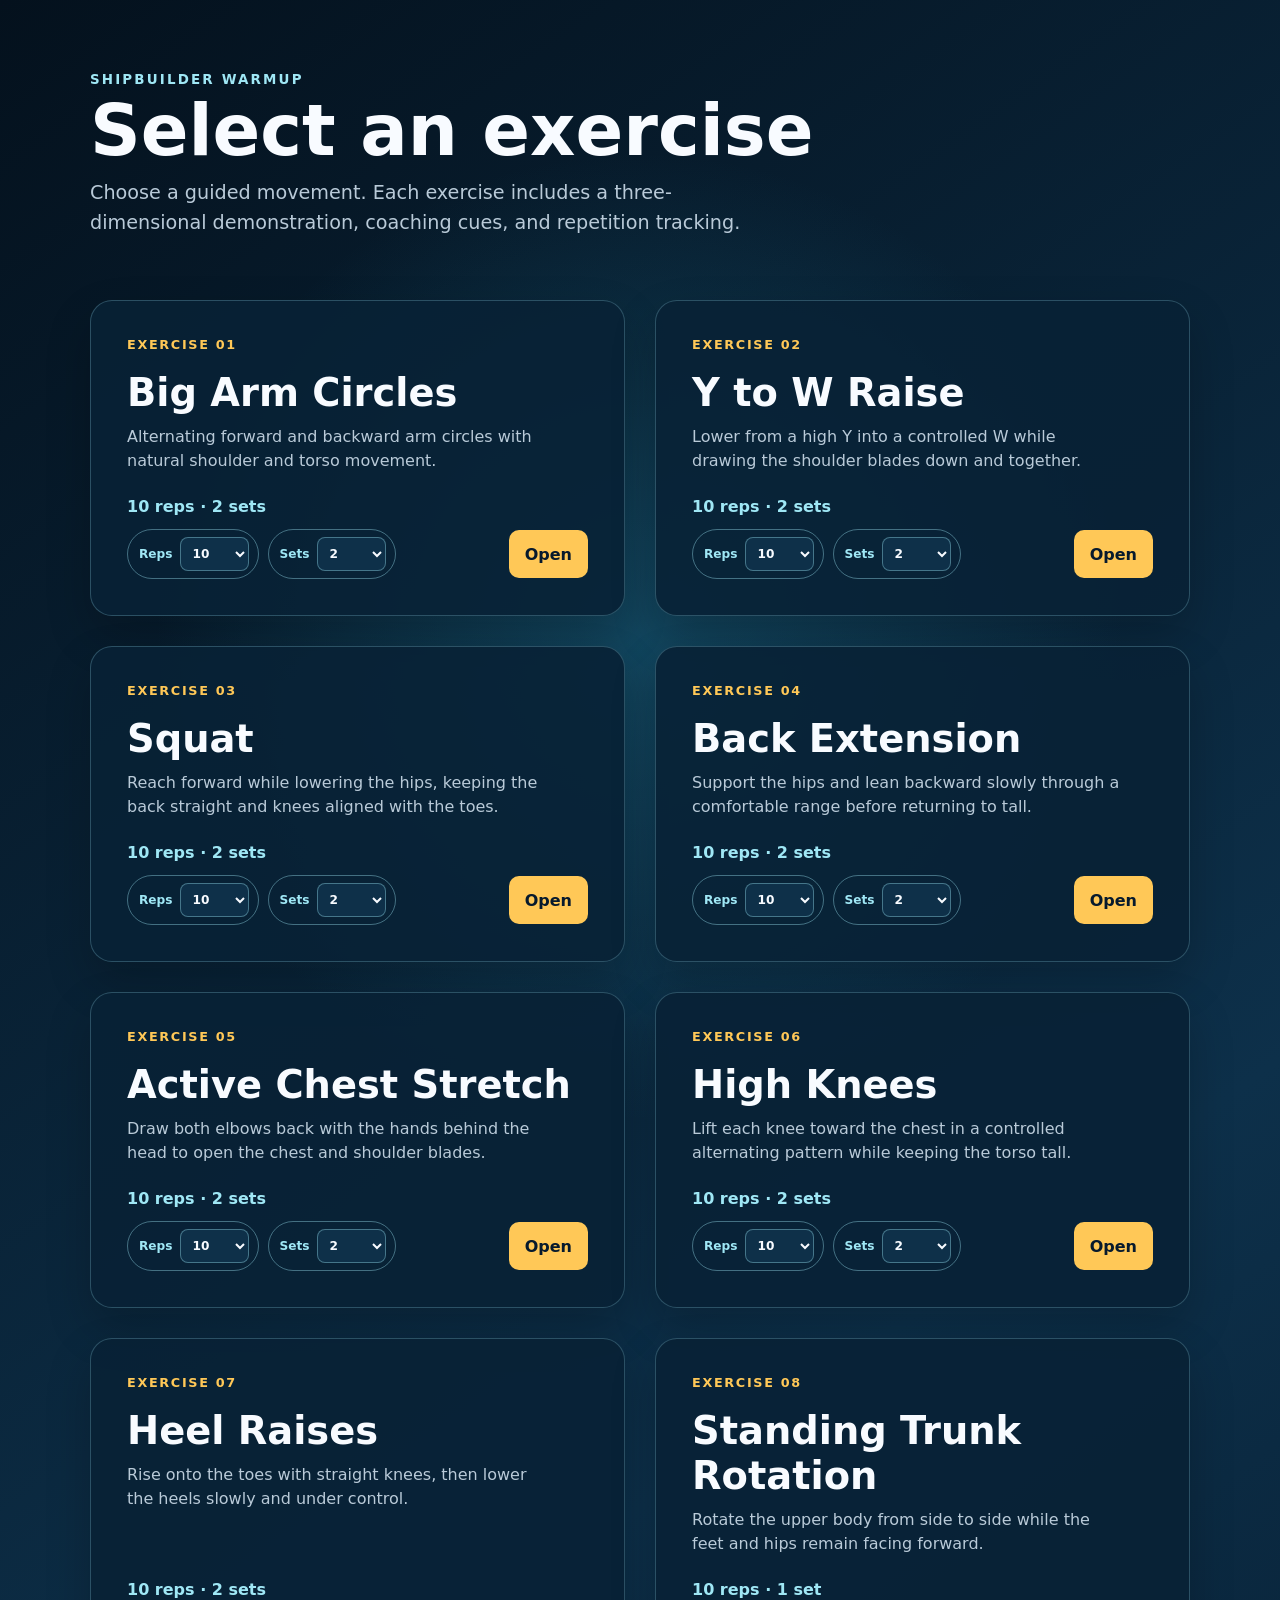
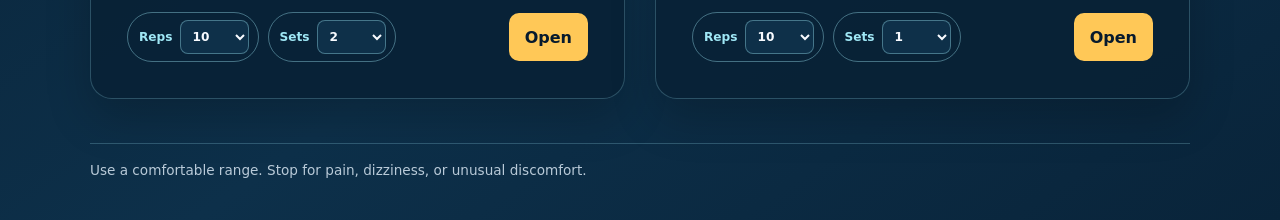
==== commit a9f4f734: "Add second warmup exercise group" ====
--- a/index.html
+++ b/index.html
@@ -117,10 +117,54 @@
           <a class="open-button" href="back-extension.html">Open</a>
         </div>
       </article>
+      <article class="exercise" data-exercise-id="active-chest-stretch">
+        <span class="number">Exercise 05</span>
+        <h2><a class="exercise-title" href="exercise.html?exercise=active-chest-stretch">Active Chest Stretch</a></h2>
+        <p>Draw both elbows back with the hands behind the head to open the chest and shoulder blades.</p>
+        <span class="meta" data-target-summary>10 reps · 2 sets</span>
+        <div class="card-settings" aria-label="Active Chest Stretch targets">
+          <label class="setting-field">Reps <select data-setting="reps" aria-label="Active Chest Stretch target repetitions"></select></label>
+          <label class="setting-field">Sets <select data-setting="sets" aria-label="Active Chest Stretch target sets"></select></label>
+          <a class="open-button" href="exercise.html?exercise=active-chest-stretch">Open</a>
+        </div>
+      </article>
+      <article class="exercise" data-exercise-id="high-knees">
+        <span class="number">Exercise 06</span>
+        <h2><a class="exercise-title" href="exercise.html?exercise=high-knees">High Knees</a></h2>
+        <p>Lift each knee toward the chest in a controlled alternating pattern while keeping the torso tall.</p>
+        <span class="meta" data-target-summary>10 reps · 2 sets</span>
+        <div class="card-settings" aria-label="High Knees targets">
+          <label class="setting-field">Reps <select data-setting="reps" aria-label="High Knees target repetitions"></select></label>
+          <label class="setting-field">Sets <select data-setting="sets" aria-label="High Knees target sets"></select></label>
+          <a class="open-button" href="exercise.html?exercise=high-knees">Open</a>
+        </div>
+      </article>
+      <article class="exercise" data-exercise-id="heel-raises">
+        <span class="number">Exercise 07</span>
+        <h2><a class="exercise-title" href="exercise.html?exercise=heel-raises">Heel Raises</a></h2>
+        <p>Rise onto the toes with straight knees, then lower the heels slowly and under control.</p>
+        <span class="meta" data-target-summary>10 reps · 2 sets</span>
+        <div class="card-settings" aria-label="Heel Raises targets">
+          <label class="setting-field">Reps <select data-setting="reps" aria-label="Heel Raises target repetitions"></select></label>
+          <label class="setting-field">Sets <select data-setting="sets" aria-label="Heel Raises target sets"></select></label>
+          <a class="open-button" href="exercise.html?exercise=heel-raises">Open</a>
+        </div>
+      </article>
+      <article class="exercise" data-exercise-id="standing-trunk-rotation">
+        <span class="number">Exercise 08</span>
+        <h2><a class="exercise-title" href="exercise.html?exercise=standing-trunk-rotation">Standing Trunk Rotation</a></h2>
+        <p>Rotate the upper body from side to side while the feet and hips remain facing forward.</p>
+        <span class="meta" data-target-summary>10 reps · 1 set</span>
+        <div class="card-settings" aria-label="Standing Trunk Rotation targets">
+          <label class="setting-field">Reps <select data-setting="reps" aria-label="Standing Trunk Rotation target repetitions"></select></label>
+          <label class="setting-field">Sets <select data-setting="sets" aria-label="Standing Trunk Rotation target sets"></select></label>
+          <a class="open-button" href="exercise.html?exercise=standing-trunk-rotation">Open</a>
+        </div>
+      </article>
     </section>
 
     <footer>Use a comfortable range. Stop for pain, dizziness, or unusual discomfort.</footer>
   </main>
-  <script type="module" src="home-settings.js?v=1"></script>
+  <script type="module" src="home-settings.js?v=2"></script>
 </body>
 </html>
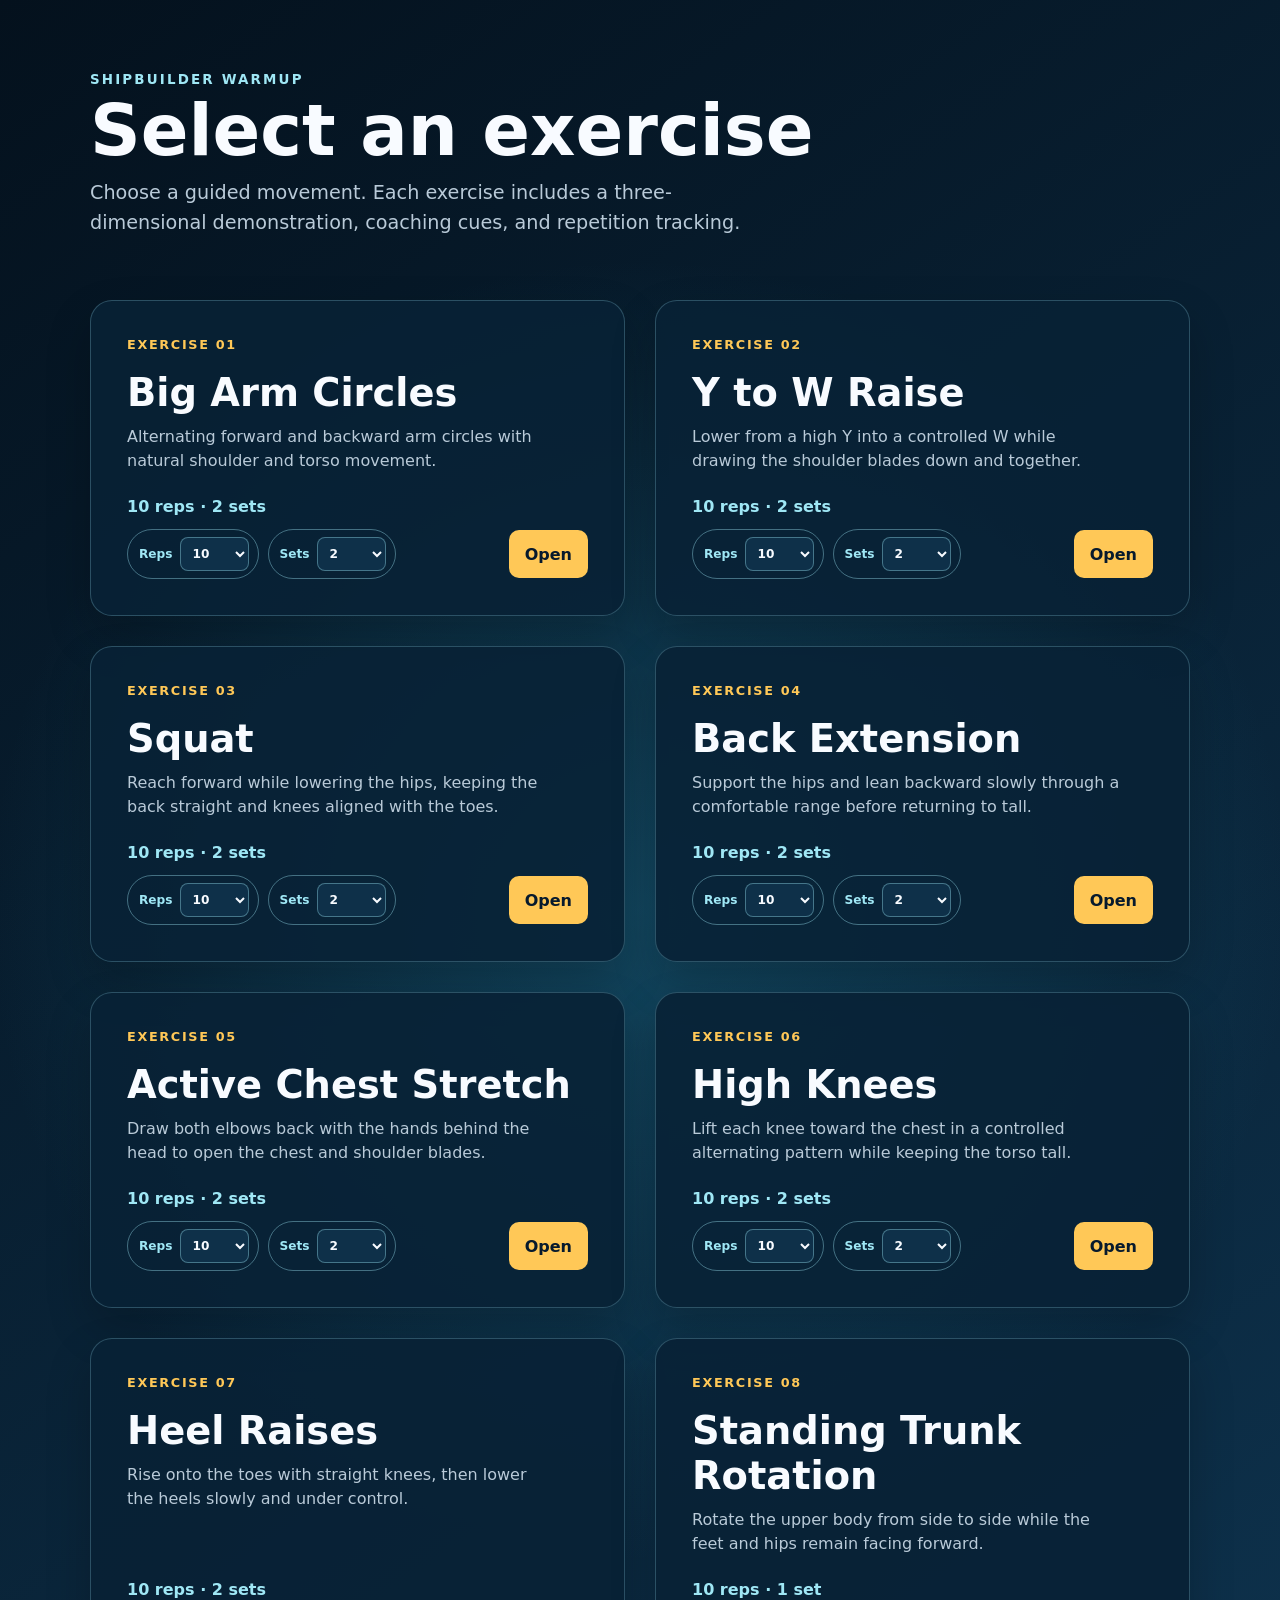
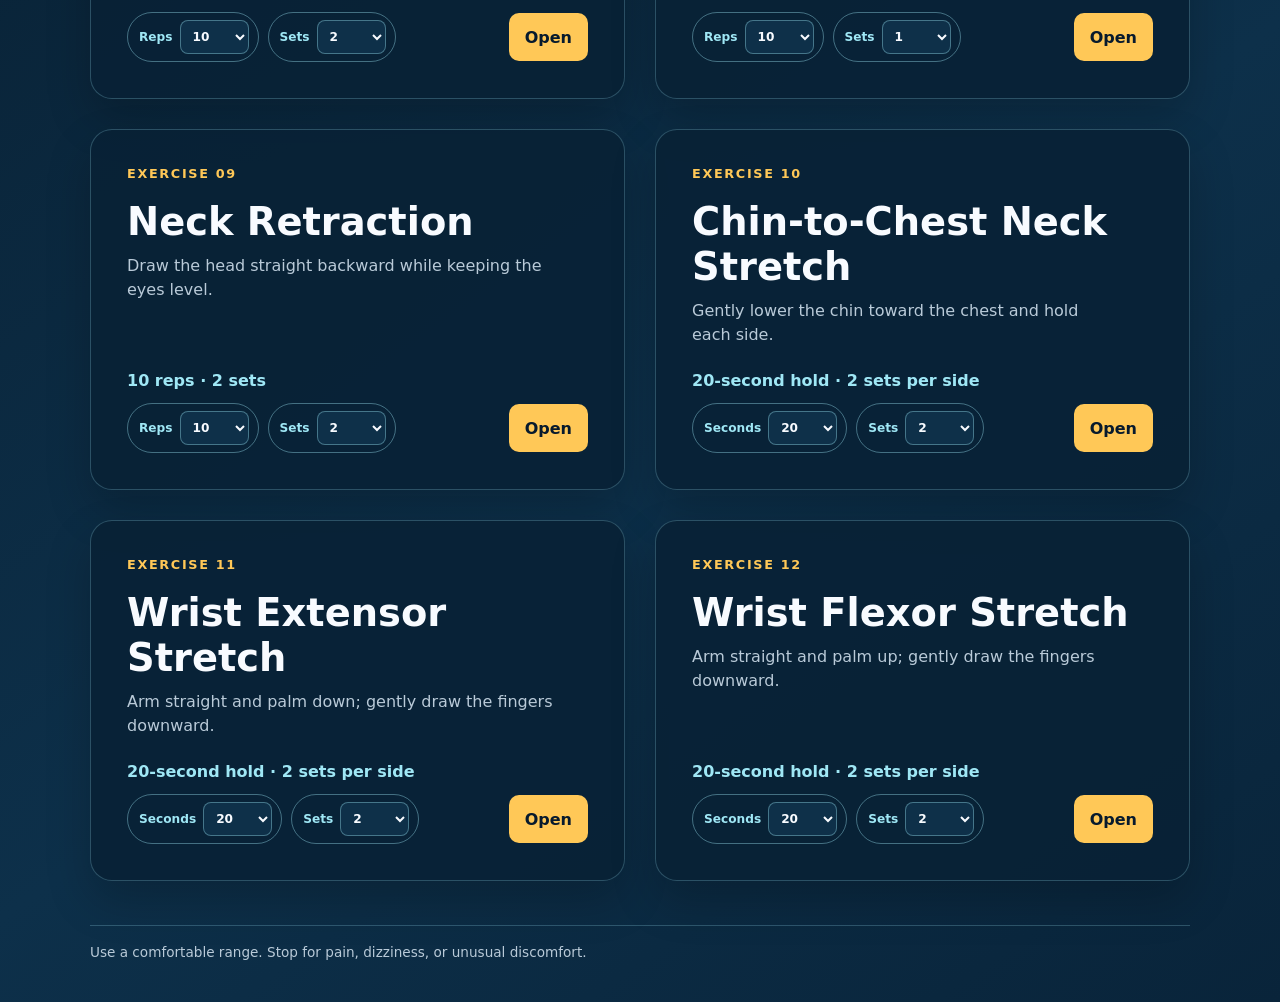
==== commit 5908e4cf: "Add neck and wrist stretches and improve motion validation" ====
--- a/index.html
+++ b/index.html
@@ -161,10 +161,54 @@
           <a class="open-button" href="exercise.html?exercise=standing-trunk-rotation">Open</a>
         </div>
       </article>
+      <article class="exercise" data-exercise-id="neck-retraction">
+        <span class="number">Exercise 09</span>
+        <h2><a class="exercise-title" href="exercise.html?exercise=neck-retraction">Neck Retraction</a></h2>
+        <p>Draw the head straight backward while keeping the eyes level.</p>
+        <span class="meta" data-target-summary>10 reps · 2 sets</span>
+        <div class="card-settings" aria-label="Neck Retraction targets">
+          <label class="setting-field">Reps <select data-setting="reps" aria-label="Neck Retraction target repetitions"></select></label>
+          <label class="setting-field">Sets <select data-setting="sets" aria-label="Neck Retraction target sets"></select></label>
+          <a class="open-button" href="exercise.html?exercise=neck-retraction">Open</a>
+        </div>
+      </article>
+      <article class="exercise" data-exercise-id="chin-to-chest-neck-stretch">
+        <span class="number">Exercise 10</span>
+        <h2><a class="exercise-title" href="exercise.html?exercise=chin-to-chest-neck-stretch">Chin-to-Chest Neck Stretch</a></h2>
+        <p>Gently lower the chin toward the chest and hold each side.</p>
+        <span class="meta" data-target-summary>20-second hold · 2 sets per side</span>
+        <div class="card-settings" aria-label="Chin-to-Chest Neck Stretch targets">
+          <label class="setting-field">Seconds <select data-setting="reps" aria-label="Chin-to-Chest Neck Stretch hold seconds"></select></label>
+          <label class="setting-field">Sets <select data-setting="sets" aria-label="Chin-to-Chest Neck Stretch target sets per side"></select></label>
+          <a class="open-button" href="exercise.html?exercise=chin-to-chest-neck-stretch">Open</a>
+        </div>
+      </article>
+      <article class="exercise" data-exercise-id="wrist-extensor-stretch">
+        <span class="number">Exercise 11</span>
+        <h2><a class="exercise-title" href="exercise.html?exercise=wrist-extensor-stretch">Wrist Extensor Stretch</a></h2>
+        <p>Arm straight and palm down; gently draw the fingers downward.</p>
+        <span class="meta" data-target-summary>20-second hold · 2 sets per side</span>
+        <div class="card-settings" aria-label="Wrist Extensor Stretch targets">
+          <label class="setting-field">Seconds <select data-setting="reps" aria-label="Wrist Extensor Stretch hold seconds"></select></label>
+          <label class="setting-field">Sets <select data-setting="sets" aria-label="Wrist Extensor Stretch target sets per side"></select></label>
+          <a class="open-button" href="exercise.html?exercise=wrist-extensor-stretch">Open</a>
+        </div>
+      </article>
+      <article class="exercise" data-exercise-id="wrist-flexor-stretch">
+        <span class="number">Exercise 12</span>
+        <h2><a class="exercise-title" href="exercise.html?exercise=wrist-flexor-stretch">Wrist Flexor Stretch</a></h2>
+        <p>Arm straight and palm up; gently draw the fingers downward.</p>
+        <span class="meta" data-target-summary>20-second hold · 2 sets per side</span>
+        <div class="card-settings" aria-label="Wrist Flexor Stretch targets">
+          <label class="setting-field">Seconds <select data-setting="reps" aria-label="Wrist Flexor Stretch hold seconds"></select></label>
+          <label class="setting-field">Sets <select data-setting="sets" aria-label="Wrist Flexor Stretch target sets per side"></select></label>
+          <a class="open-button" href="exercise.html?exercise=wrist-flexor-stretch">Open</a>
+        </div>
+      </article>
     </section>
 
     <footer>Use a comfortable range. Stop for pain, dizziness, or unusual discomfort.</footer>
   </main>
-  <script type="module" src="home-settings.js?v=2"></script>
+  <script type="module" src="home-settings.js?v=3"></script>
 </body>
 </html>
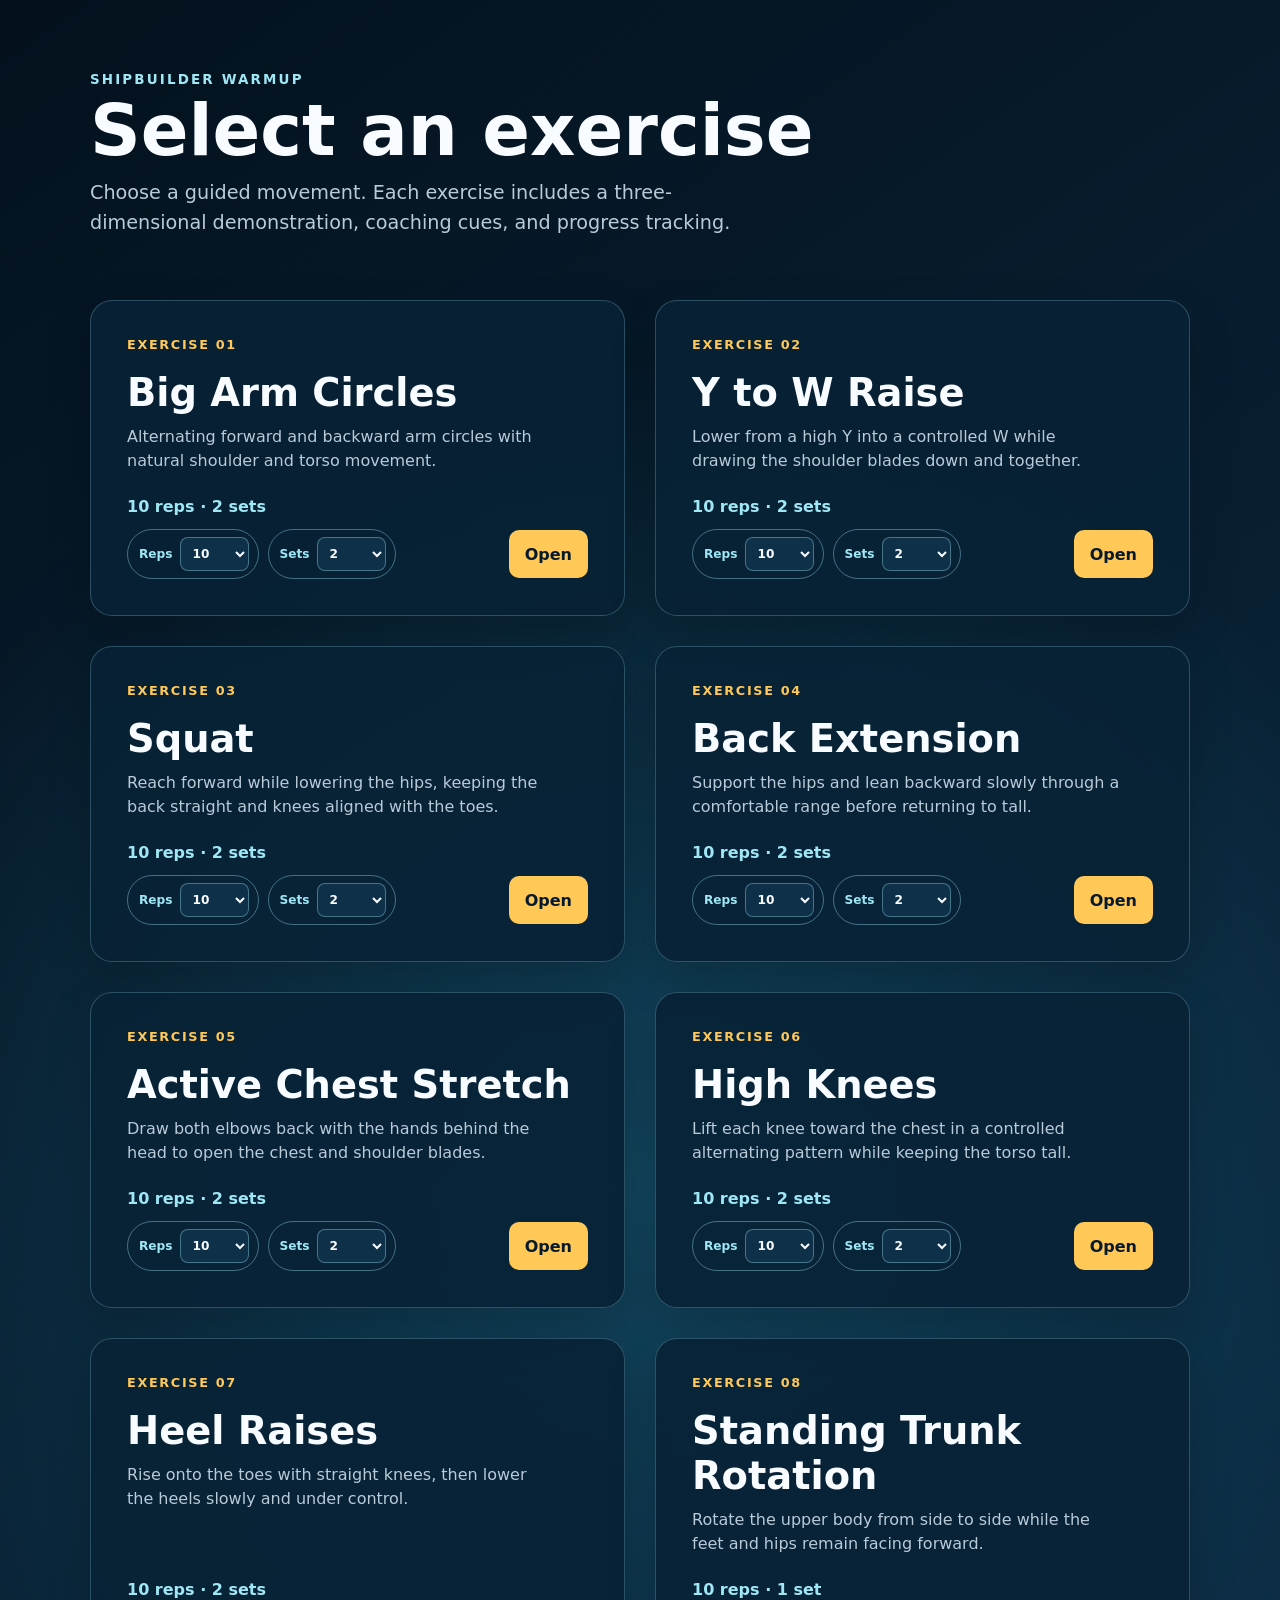
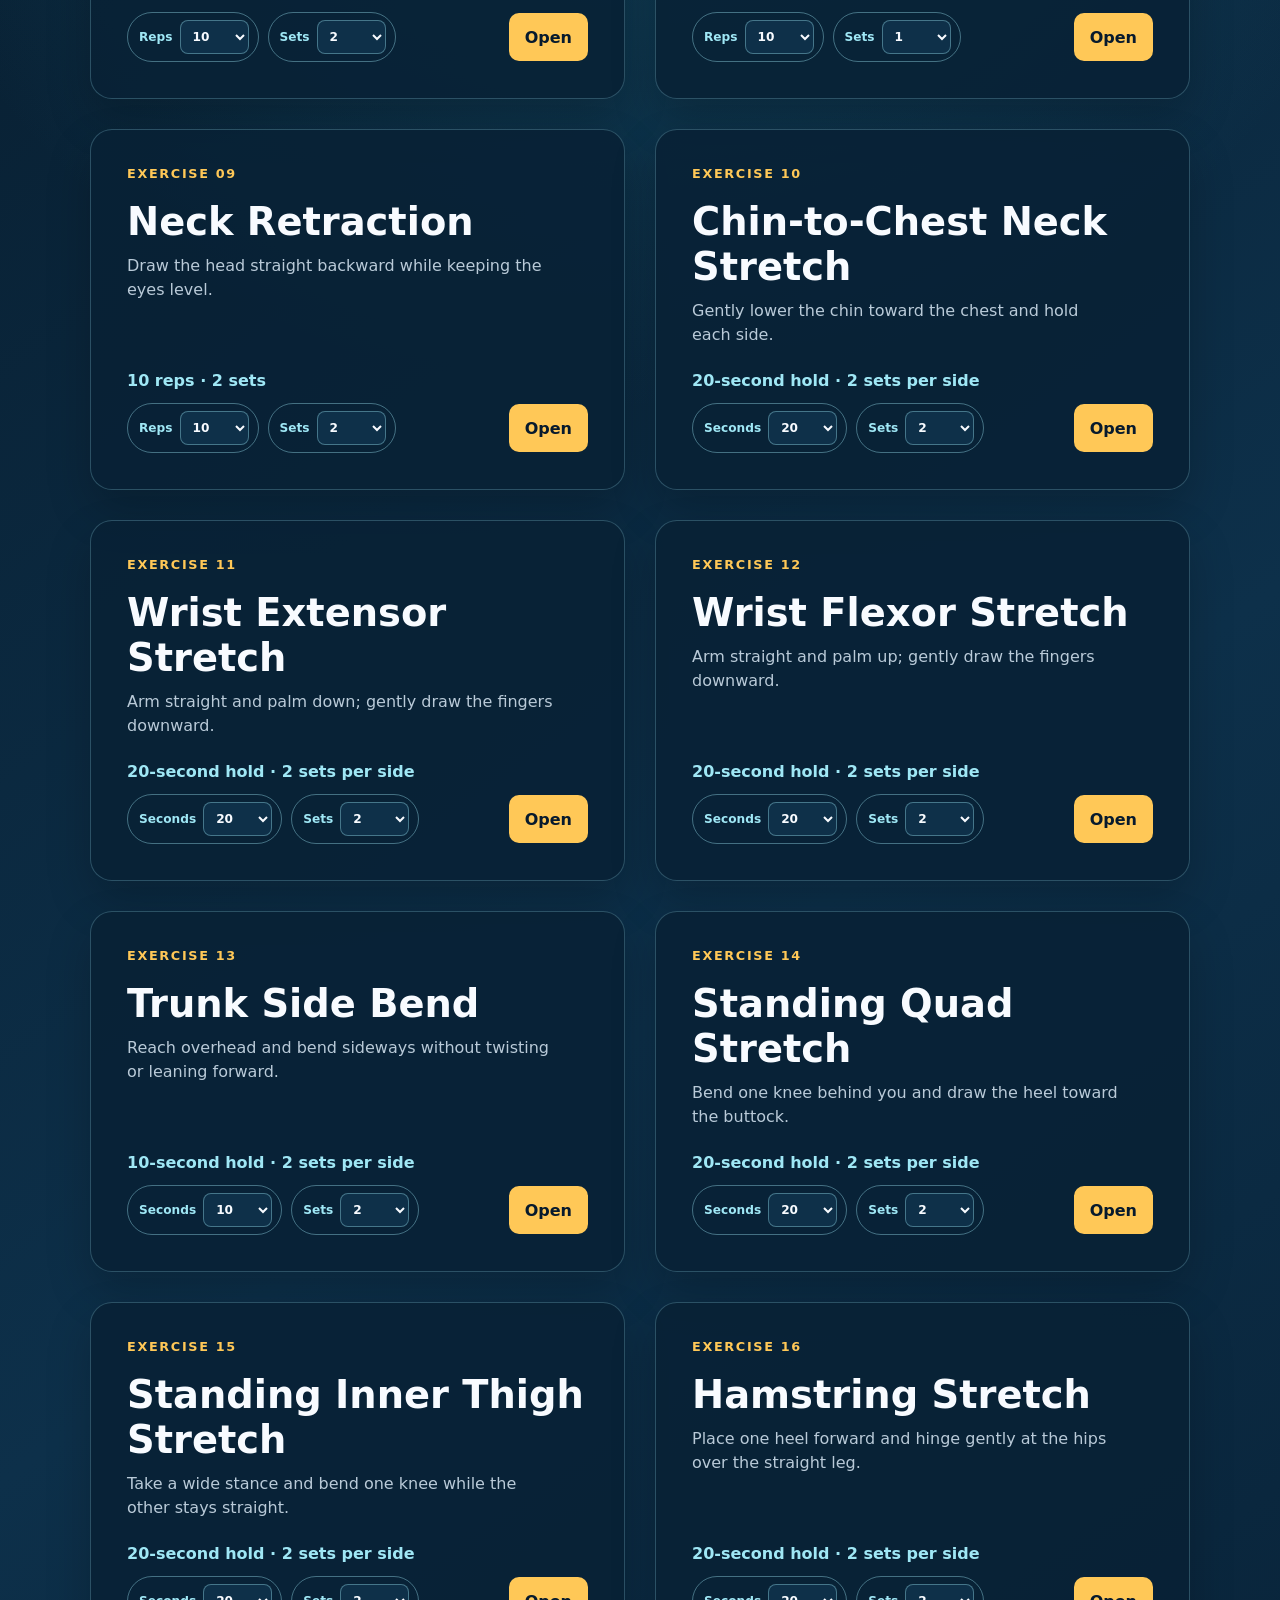
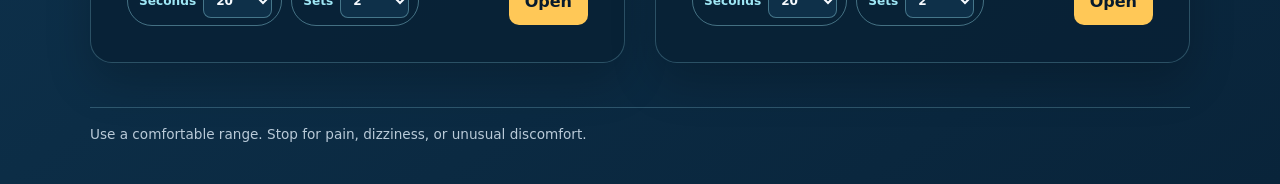
==== commit 0f08c0aa: "Complete final four shipbuilder warmups" ====
--- a/index.html
+++ b/index.html
@@ -70,7 +70,7 @@
   <main class="home">
     <div class="eyebrow">Shipbuilder Warmup</div>
     <h1>Select an exercise</h1>
-    <p class="intro">Choose a guided movement. Each exercise includes a three-dimensional demonstration, coaching cues, and repetition tracking.</p>
+    <p class="intro">Choose a guided movement. Each exercise includes a three-dimensional demonstration, coaching cues, and progress tracking.</p>
 
     <section class="exercises" aria-label="Available exercises">
       <article class="exercise" data-exercise-id="big-arm-circles">
@@ -205,10 +205,54 @@
           <a class="open-button" href="exercise.html?exercise=wrist-flexor-stretch">Open</a>
         </div>
       </article>
+      <article class="exercise" data-exercise-id="trunk-side-bend">
+        <span class="number">Exercise 13</span>
+        <h2><a class="exercise-title" href="exercise.html?exercise=trunk-side-bend">Trunk Side Bend</a></h2>
+        <p>Reach overhead and bend sideways without twisting or leaning forward.</p>
+        <span class="meta" data-target-summary>10-second hold · 2 sets per side</span>
+        <div class="card-settings" aria-label="Trunk Side Bend targets">
+          <label class="setting-field">Seconds <select data-setting="reps" aria-label="Trunk Side Bend hold seconds"></select></label>
+          <label class="setting-field">Sets <select data-setting="sets" aria-label="Trunk Side Bend target sets per side"></select></label>
+          <a class="open-button" href="exercise.html?exercise=trunk-side-bend">Open</a>
+        </div>
+      </article>
+      <article class="exercise" data-exercise-id="standing-quad-stretch">
+        <span class="number">Exercise 14</span>
+        <h2><a class="exercise-title" href="exercise.html?exercise=standing-quad-stretch">Standing Quad Stretch</a></h2>
+        <p>Bend one knee behind you and draw the heel toward the buttock.</p>
+        <span class="meta" data-target-summary>20-second hold · 2 sets per side</span>
+        <div class="card-settings" aria-label="Standing Quad Stretch targets">
+          <label class="setting-field">Seconds <select data-setting="reps" aria-label="Standing Quad Stretch hold seconds"></select></label>
+          <label class="setting-field">Sets <select data-setting="sets" aria-label="Standing Quad Stretch target sets per side"></select></label>
+          <a class="open-button" href="exercise.html?exercise=standing-quad-stretch">Open</a>
+        </div>
+      </article>
+      <article class="exercise" data-exercise-id="standing-inner-thigh-stretch">
+        <span class="number">Exercise 15</span>
+        <h2><a class="exercise-title" href="exercise.html?exercise=standing-inner-thigh-stretch">Standing Inner Thigh Stretch</a></h2>
+        <p>Take a wide stance and bend one knee while the other stays straight.</p>
+        <span class="meta" data-target-summary>20-second hold · 2 sets per side</span>
+        <div class="card-settings" aria-label="Standing Inner Thigh Stretch targets">
+          <label class="setting-field">Seconds <select data-setting="reps" aria-label="Standing Inner Thigh Stretch hold seconds"></select></label>
+          <label class="setting-field">Sets <select data-setting="sets" aria-label="Standing Inner Thigh Stretch target sets per side"></select></label>
+          <a class="open-button" href="exercise.html?exercise=standing-inner-thigh-stretch">Open</a>
+        </div>
+      </article>
+      <article class="exercise" data-exercise-id="hamstring-stretch">
+        <span class="number">Exercise 16</span>
+        <h2><a class="exercise-title" href="exercise.html?exercise=hamstring-stretch">Hamstring Stretch</a></h2>
+        <p>Place one heel forward and hinge gently at the hips over the straight leg.</p>
+        <span class="meta" data-target-summary>20-second hold · 2 sets per side</span>
+        <div class="card-settings" aria-label="Hamstring Stretch targets">
+          <label class="setting-field">Seconds <select data-setting="reps" aria-label="Hamstring Stretch hold seconds"></select></label>
+          <label class="setting-field">Sets <select data-setting="sets" aria-label="Hamstring Stretch target sets per side"></select></label>
+          <a class="open-button" href="exercise.html?exercise=hamstring-stretch">Open</a>
+        </div>
+      </article>
     </section>
 
     <footer>Use a comfortable range. Stop for pain, dizziness, or unusual discomfort.</footer>
   </main>
-  <script type="module" src="home-settings.js?v=3"></script>
+  <script type="module" src="home-settings.js?v=4"></script>
 </body>
 </html>
